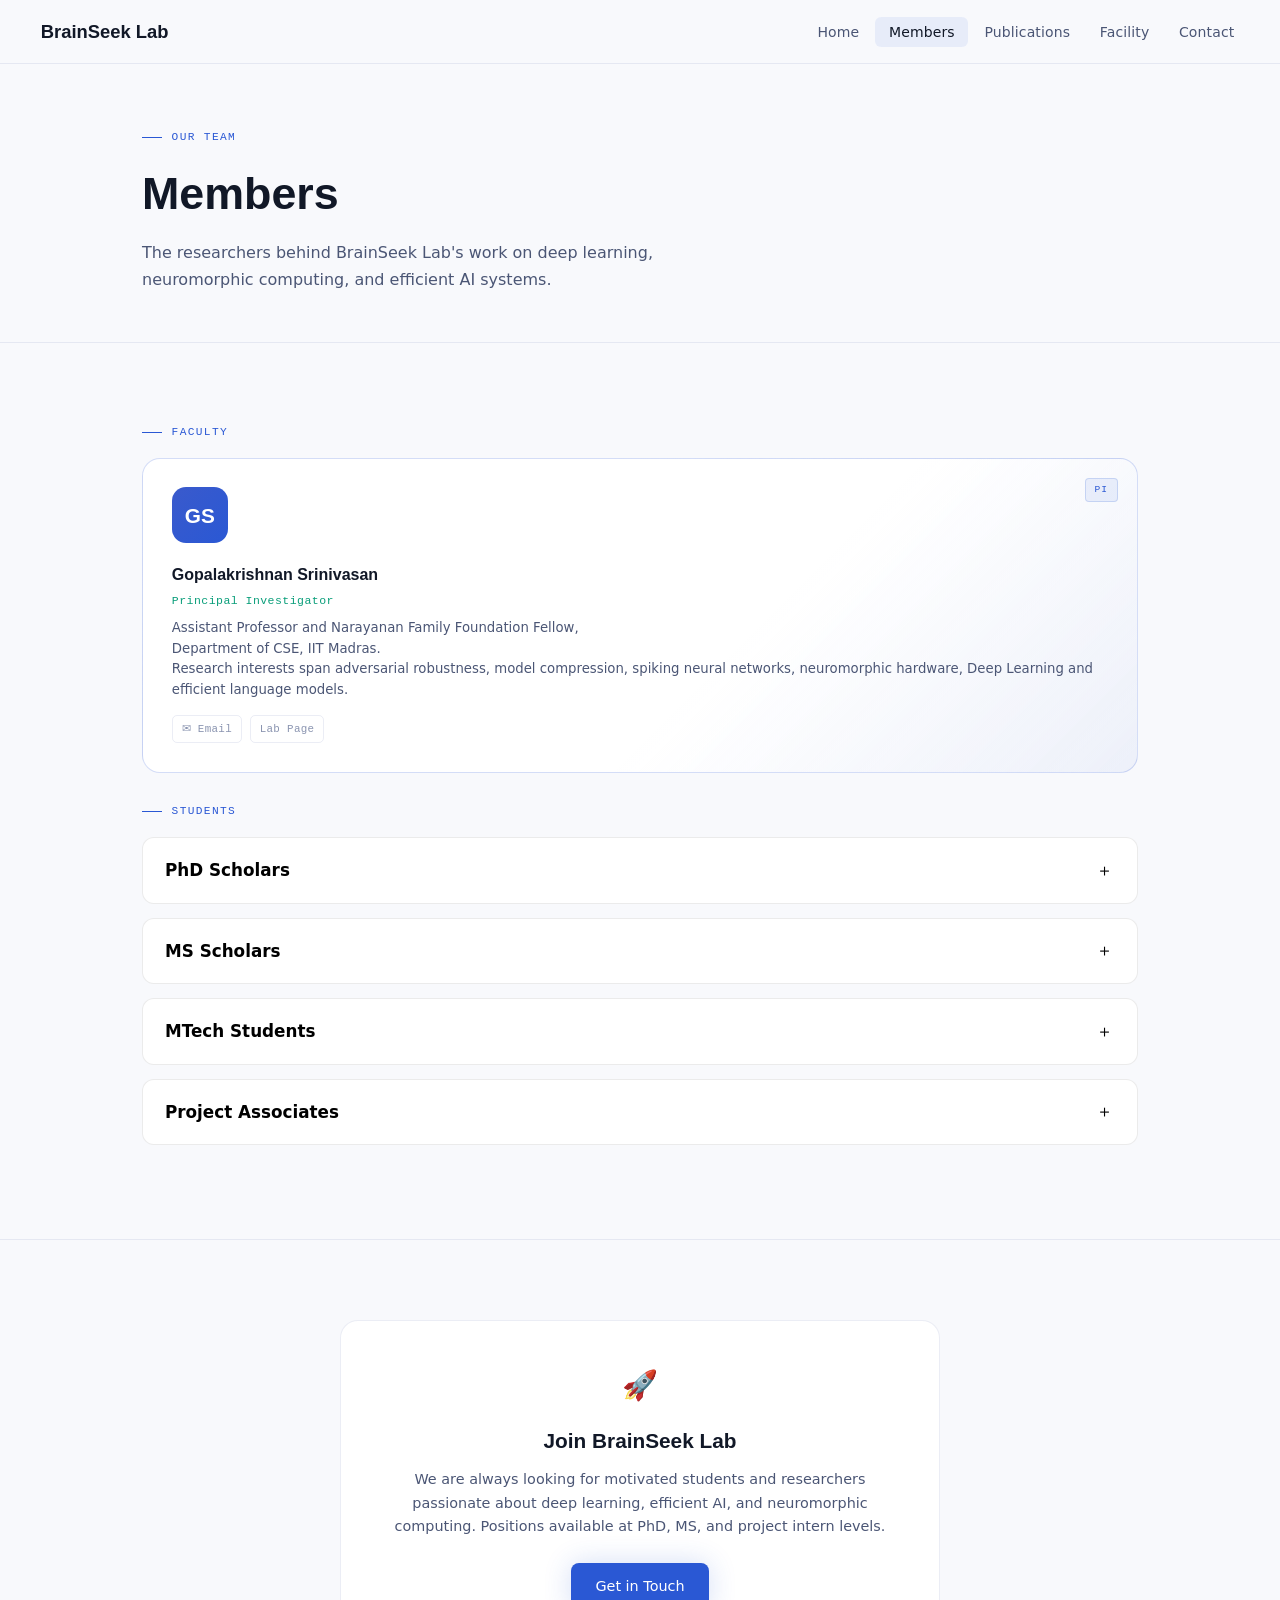
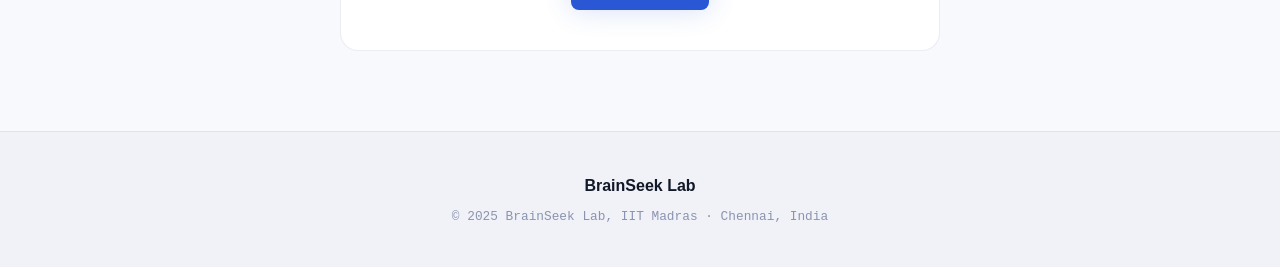
==== index.html @ 59b9146b "Mobile view fix" ====
<!DOCTYPE html>
<html lang="en">
<head>
  <link rel="stylesheet" href="style.css">
  <meta charset="UTF-8">
  <meta name="viewport" content="width=device-width, initial-scale=1.0">
  <title>Members | BrainSeek Lab</title>

  <style>
    /* --- Accordion styles for member categories --- */
    .accordion {
      max-width: 1000px;
      margin: 0 auto;
    }

    .accordion-item {
      border: 1px solid rgba(0,0,0,0.08);
      border-radius: 12px;
      margin-bottom: 14px;
      overflow: hidden;
      background: var(--card-bg, #fff);
    }

    .accordion-header {
      display: flex;
      align-items: center;
      justify-content: space-between;
      width: 100%;
      padding: 18px 22px;
      background: none;
      border: none;
      cursor: pointer;
      font: inherit;
      text-align: left;
    }

    .accordion-header:hover {
      background: rgba(0,0,0,0.02);
    }

    .accordion-title-group {
      display: flex;
      align-items: center;
      gap: 12px;
    }

    .accordion-title {
      font-size: 1.05rem;
      font-weight: 600;
      margin: 0;
    }

    .accordion-count {
      font-size: 0.8rem;
      font-weight: 500;
      padding: 2px 10px;
      border-radius: 999px;
      background: rgba(0,0,0,0.06);
      color: inherit;
    }

    .accordion-icon {
      display: inline-flex;
      align-items: center;
      justify-content: center;
      width: 22px;
      height: 22px;
      flex-shrink: 0;
      transition: transform 0.25s ease;
    }

    .accordion-item.open .accordion-icon {
      transform: rotate(45deg);
    }

    .accordion-panel {
      max-height: 0;
      overflow: hidden;
      transition: max-height 0.3s ease;
    }

    .accordion-item.open .accordion-panel {
      max-height: 2000px;
    }

    .accordion-panel-inner {
      padding: 4px 22px 24px 22px;
      display: grid;
      grid-template-columns: repeat(auto-fill, minmax(230px, 1fr));
      gap: 18px;
    }

    .accordion-empty {
      padding: 4px 22px 24px 22px;
      font-size: 0.92rem;
      opacity: 0.65;
      font-style: italic;
    }
  </style>
</head>
<body>

<nav>
  <a class="nav-brand" href="index.html">
    <span></span>BrainSeek Lab
  </a>
  <button class="nav-toggle" aria-label="Toggle menu" aria-expanded="false">
    <span></span><span></span><span></span>
  </button>
  <ul class="nav-links">
    <li><a href="index.html">Home</a></li>
    <li><a href="members.html" class="active">Members</a></li>
    <li><a href="publications.html">Publications</a></li>
    <li><a href="facility.html">Facility</a></li>
    <li><a href="contact.html">Contact</a></li>
  </ul>
</nav>

<div class="page">

  <div class="hero-sm">
    <div class="section-label section-label-sm">Our Team</div>
    <h1>Members</h1>
    <p>The researchers behind BrainSeek Lab's work on deep learning, neuromorphic computing, and efficient AI systems.</p>
  </div>

  <hr class="sep">

  <div class="section">

    <!-- FACULTY — centred -->
    <div class="section-label section-label-md">Faculty</div>
    <div class="faculty-wrap">
      <div class="member-card pi">
        <div class="pi-badge">PI</div>
        <div class="member-avatar">GS</div>
        <div class="member-name">Gopalakrishnan Srinivasan</div>
        <div class="member-role">Principal Investigator</div>
        <div class="member-desc">
          Assistant Professor and Narayanan Family Foundation Fellow, <br> Department of CSE, IIT Madras.
          <br>Research interests span adversarial robustness, model compression, spiking neural networks,
          neuromorphic hardware, Deep Learning and efficient language models.
        </div>
        <div class="member-links">
          <a class="member-link" href="mailto:sgopal@cse.iitm.ac.in">✉ Email</a>
          <a class="member-link" href="contact.html">Lab Page</a>
        </div>
      </div>
    </div>

    <!-- STUDENTS — expandable accordion by category -->
     <br>
    <div class="section-label section-label-md">Students</div>

    <div class="accordion" id="members-accordion">

      <!-- PhD Scholars -->
      <div class="accordion-item">
        <button class="accordion-header" type="button">
          <div class="accordion-title-group">
            <h3 class="accordion-title">PhD Scholars</h3>
          </div>
          <span class="accordion-icon">＋</span>
        </button>
        <div class="accordion-panel">
          <div class="accordion-panel-inner">

            <div class="member-card">
              <div class="member-avatar teal">Ay</div>
              <div class="member-name">Ayush</div>
              <div class="member-role">PhD Student</div>
              <div class="member-desc">
                Biologically informed SNN models, drawing on computational neuroscience principles to guide neuromorphic network design.
              </div>
              <div class="member-links">
                <span class="badge badge-teal badge-sm">SNN · Bio-Inspired</span>
              </div>
            </div>

          </div>
        </div>
      </div>

      <!-- MS Scholars -->
      <div class="accordion-item">
        <button class="accordion-header" type="button">
          <div class="accordion-title-group">
            <h3 class="accordion-title">MS Scholars</h3>
          </div>
          <span class="accordion-icon">＋</span>
        </button>
        <div class="accordion-panel">
          <div class="accordion-panel-inner">
 
            <div class="member-card">
              <div class="member-avatar purple">RR</div>
              <div class="member-name">Rajshekhar Rakshit</div>
              <div class="member-role">MS Student</div>
              <div class="member-desc">
                Works on model quantization and SNN optimization.
              </div>
              <div class="member-links">
                <span class="badge badge-blue badge-sm">Quantization · SNN</span>
              </div>
            </div>
 
            <div class="member-card">
              <div class="member-avatar pink">Ra</div>
              <div class="member-name">Rakshitha Kalkura</div>
              <div class="member-role">MS Student</div>
              <div class="member-desc">
                Works on robustness and adversarial attacks in SNNs, along with SNN optimization.
              </div>
              <div class="member-links">
                <span class="badge badge-green badge-sm">Robstness SNN</span>
              </div>
            </div>
 
            <div class="member-card">
              <div class="member-avatar pink">Ra</div>
              <div class="member-name">Nupur Mishra</div>
              <div class="member-role">MS Student</div>
              <div class="member-desc">
                Works on regularization of SNNs.
              </div>
              <div class="member-links">
                <span class="badge badge-amber badge-sm">Regularization SNN</span>
              </div>
            </div>
 
            <div class="member-card">
              <div class="member-avatar pink">Ra</div>
              <div class="member-name">Aman Pandey</div>
              <div class="member-role">MS Student</div>
              <div class="member-desc">
                Works on using SNNs for hardware optimization.
              </div>
              <div class="member-links">
                <span class="badge badge-purple badge-sm">Hardware SNN</span>
              </div>
            </div>
 
            <div class="member-card">
              <div class="member-avatar pink">Di</div>
              <div class="member-name">Dinakaran</div>
              <div class="member-role">MS Student</div>
              <div class="member-desc">
                To be done
              </div>
              <div class="member-links">
                <span class="badge badge-red badge-sm">--</span>
              </div>
            </div>
 
          </div>
        </div>
      </div>

      <!-- MTech Students -->
      <div class="accordion-item">
        <button class="accordion-header" type="button">
          <div class="accordion-title-group">
            <h3 class="accordion-title">MTech Students</h3>
          </div>
          <span class="accordion-icon">＋</span>
        </button>
        <div class="accordion-panel">
          <div class="accordion-panel-inner">
 
            <div class="member-card">
              <div class="member-avatar amber">SV</div>
              <div class="member-name">Sankar Vinayak</div>
              <div class="member-role">MTech Student | Graduated</div>
              <div class="member-desc">
                Worked on energy models.
              </div>
              <div class="member-links">
                <span class="badge badge-amber badge-sm">Energy Models</span>
              </div>
            </div>
 
            <div class="member-card">
              <div class="member-avatar teal">Ra</div>
              <div class="member-name">Ramkumar</div>
              <div class="member-role">MTech Student | Graduated</div>
              <div class="member-desc">
                Worked on increasing spike sparsity.
              </div>
              <div class="member-links">
                <span class="badge badge-teal badge-sm">Spike Sparsity</span>
              </div>
            </div>
 
            <div class="member-card">
              <div class="member-avatar purple">Pr</div>
              <div class="member-name">Priyanshiu</div>
              <div class="member-role">MTech Student | Graduated</div>
              <div class="member-desc">
                Worked on improvement of TET.
              </div>
              <div class="member-links">
                <span class="badge badge-purple badge-sm">TET</span>
              </div>
            </div>
 
          </div>
        </div>
      </div>

      <!-- Project Associates -->
      <div class="accordion-item">
        <button class="accordion-header" type="button">
          <div class="accordion-title-group">
            <h3 class="accordion-title">Project Associates</h3>            
          </div>
          <span class="accordion-icon">＋</span>
        </button>
        <div class="accordion-panel">
          <div class="member-card">
            <div class="member-avatar purple">DG</div>
            <div class="member-name">Dev Gokul</div>
            <div class="member-role">Project Associate</div>
            <div class="member-desc">
              Researching neuromorphic hardware design and architecture for efficient spiking neural network acceleration.
            </div>
            <div class="member-links">
              <span class="badge badge-blue badge-sm">Neuromorphic Hardware</span>
            </div>
          </div>
          
        </div>
      </div>

    </div>

  </div>

  <!-- JOIN US -->
  <hr class="sep">
  <div class="section">
    <div class="join-card">
      <div class="join-icon">🚀</div>
      <h3 class="join-title">Join BrainSeek Lab</h3>
      <p class="join-desc">
        We are always looking for motivated students and researchers passionate about deep learning, efficient AI, and neuromorphic computing. Positions available at PhD, MS, and project intern levels.
      </p>
      <a class="btn btn-primary" href="contact.html">Get in Touch</a>
    </div>
  </div>

</div>

<footer>
  <div class="footer-brand">BrainSeek Lab</div>
  <div class="footer-copy">© 2025 BrainSeek Lab, IIT Madras · Chennai, India</div>
</footer>

<script>
  document.querySelectorAll('#members-accordion .accordion-header').forEach(function (header) {
    header.addEventListener('click', function () {
      header.closest('.accordion-item').classList.toggle('open');
    });
  });
</script>

<script src="Nav.js"></script>
</body>
</html>
---- style.css ----
/* System font stacks — no external dependency, no compression artifacts */

/* ─── RESET & TOKENS ─────────────────────────────────────────────── */
*, *::before, *::after { box-sizing: border-box; margin: 0; padding: 0; }

:root {
  --bg:        #f8f9fc;
  --bg-2:      #f0f2f7;
  --bg-3:      #e8ecf5;
  --surface:   #ffffff;
  --surface-2: #f3f5fb;
  --border:    rgba(60,80,160,.1);
  --border-2:  rgba(60,80,160,.2);

  --blue:      #2a58d4;
  --blue-dim:  #3a5acc;
  --teal:      #0a9e7a;
  --amber:     #c47a00;
  --red-dim:   #d94f4f;

  --text:      #111827;
  --text-muted:#4b5675;
  --text-faint:#8a94b0;

  --radius:    10px;
  --radius-lg: 18px;
  --font-head: 'Trebuchet MS', 'Gill Sans MT', Calibri, 'Segoe UI', sans-serif;
  --font-body: 'Segoe UI', system-ui, -apple-system, BlinkMacSystemFont, 'Helvetica Neue', Arial, sans-serif;
  --font-mono: 'Cascadia Code', Consolas, 'SF Mono', 'Fira Code', 'Courier New', monospace;
  --max-w:     1060px;
  --nav-h:     64px;
}

html { scroll-behavior: smooth; }

body {
  font-family: var(--font-body);
  background: var(--bg);
  color: var(--text);
  line-height: 1.7;
  font-size: 17px;
  -webkit-font-smoothing: antialiased;
  overflow-x: hidden;
}

/* ─── NOISE TEXTURE OVERLAY ──────────────────────────────────────── */
/* removed for light theme */

/* ─── NAV ─────────────────────────────────────────────────────────── */
nav {
  position: fixed; top: 0; left: 0; right: 0;
  height: var(--nav-h);
  background: rgba(248,249,252,.92);
  backdrop-filter: blur(20px) saturate(1.4);
  border-bottom: 1px solid var(--border);
  display: flex; align-items: center;
  padding: 0 2rem;
  z-index: 100;
  gap: 0;
}

.nav-brand {
  font-family: var(--font-head);
  font-size: 1.15rem;
  font-weight: 800;
  letter-spacing: 0em;
  color: var(--text);
  text-decoration: none;
  display: flex; align-items: center; gap: .55rem;
  flex-shrink: 0;
}

.nav-brand .dot {
  width: 8px; height: 8px;
  border-radius: 50%;
  background: var(--teal);
  box-shadow: 0 0 10px rgba(10,158,122,.5);
  animation: pulse-dot 2.5s ease-in-out infinite;
}

@keyframes pulse-dot {
  0%,100% { opacity: 1; box-shadow: 0 0 10px rgba(10,158,122,.5); }
  50%      { opacity: .5; box-shadow: 0 0 4px rgba(10,158,122,.3); }
}

.nav-links {
  display: flex; align-items: center; gap: .15rem;
  margin-left: auto;
  list-style: none;
}

.nav-links a {
  color: var(--text-muted);
  text-decoration: none;
  font-size: .875rem;
  font-weight: 500;
  padding: .45rem .85rem;
  border-radius: 6px;
  transition: color .2s, background .2s;
  letter-spacing: .01em;
}

.nav-links a:hover, .nav-links a.active {
  color: var(--text);
  background: rgba(42,88,212,.08);
}

/* ─── NAV TOGGLE (mobile hamburger) ──────────────────────────────── */
.nav-toggle {
  display: none;
  flex-direction: column;
  justify-content: center;
  align-items: center;
  gap: 5px;
  width: 36px; height: 36px;
  background: transparent;
  border: none;
  cursor: pointer;
  margin-left: auto;
  padding: 0;
  flex-shrink: 0;
  z-index: 101;
}

.nav-toggle span {
  display: block;
  width: 21px;
  height: 2px;
  background: var(--text);
  border-radius: 2px;
  transition: transform .25s ease, opacity .25s ease;
}

nav.nav-open .nav-toggle span:nth-child(1) { transform: translateY(7px) rotate(45deg); }
nav.nav-open .nav-toggle span:nth-child(2) { opacity: 0; }
nav.nav-open .nav-toggle span:nth-child(3) { transform: translateY(-7px) rotate(-45deg); }

/* ─── PAGE WRAPPER ────────────────────────────────────────────────── */
.page {
  position: relative; z-index: 1;
  padding-top: var(--nav-h);
  min-height: 100vh;
}

/* ─── HERO ────────────────────────────────────────────────────────── */
.hero {
  position: relative;
  padding: 6rem 2rem 5rem;
  text-align: center;
  overflow: hidden;
}

.hero-bg {
  position: absolute; inset: 0;
  background:
    radial-gradient(ellipse 70% 55% at 50% 20%, rgba(42,88,212,.07) 0%, transparent 70%),
    radial-gradient(ellipse 40% 30% at 80% 80%, rgba(10,158,122,.05) 0%, transparent 60%),
    radial-gradient(ellipse 35% 25% at 10% 60%, rgba(196,122,0,.04) 0%, transparent 60%);
  pointer-events: none;
}

/* animated grid */
.hero-grid {
  position: absolute; inset: 0;
  background-image:
    linear-gradient(rgba(42,88,212,.04) 1px, transparent 1px),
    linear-gradient(90deg, rgba(42,88,212,.04) 1px, transparent 1px);
  background-size: 48px 48px;
  mask-image: radial-gradient(ellipse 80% 60% at 50% 50%, black, transparent);
  pointer-events: none;
}

.hero-tag {
  display: inline-flex; align-items: center; gap: .5rem;
  font-family: var(--font-mono);
  font-size: .72rem;
  color: var(--teal);
  background: rgba(10,158,122,.08);
  border: 1px solid rgba(10,158,122,.2);
  border-radius: 99px;
  padding: .3rem .85rem;
  margin-bottom: 1.6rem;
  letter-spacing: .06em;
  text-transform: uppercase;
}

.hero h1 {
  font-family: var(--font-head);
  font-size: clamp(2.6rem, 6vw, 4.5rem);
  font-weight: 800;
  line-height: 1.08;
  letter-spacing: 0em;
  max-width: 820px;
  margin: 0 auto 1.2rem;
  color: var(--text);
}

.hero h1 em {
  font-style: normal;
  background: linear-gradient(135deg, var(--blue) 0%, var(--teal) 100%);
  -webkit-background-clip: text;
  -webkit-text-fill-color: transparent;
  background-clip: text;
}

.hero-sub {
  font-size: 1.1rem;
  color: var(--text-muted);
  max-width: 600px;
  margin: 0 auto 2.5rem;
  font-weight: 300;
  line-height: 1.75;
}

.hero-actions {
  display: flex; gap: 1rem; justify-content: center; flex-wrap: wrap;
}

.btn {
  display: inline-flex; align-items: center; gap: .5rem;
  padding: .7rem 1.5rem;
  border-radius: 8px;
  font-family: var(--font-body);
  font-size: .9rem;
  font-weight: 500;
  text-decoration: none;
  transition: all .2s;
  cursor: pointer;
  border: none;
}

.btn-primary {
  background: var(--blue);
  color: #fff;
  box-shadow: 0 0 28px rgba(42,88,212,.2);
}
.btn-primary:hover {
  background: #7aa2ff;
  box-shadow: 0 0 36px rgba(42,88,212,.35);
  transform: translateY(-1px);
}

.btn-ghost {
  background: transparent;
  color: var(--text-muted);
  border: 1px solid var(--border-2);
}
.btn-ghost:hover {
  color: var(--text);
  border-color: rgba(99,140,255,.4);
  background: rgba(42,88,212,.06);
  transform: translateY(-1px);
}

/* ─── SECTION STRUCTURE ───────────────────────────────────────────── */
.section {
  padding: 5rem 2rem;
  max-width: var(--max-w);
  margin: 0 auto;
}

.section-label {
  font-family: var(--font-mono);
  font-size: .7rem;
  text-transform: uppercase;
  letter-spacing: .12em;
  color: var(--blue);
  margin-bottom: .75rem;
  display: flex; align-items: center; gap: .6rem;
}
.section-label::before {
  content: '';
  width: 20px; height: 1px;
  background: var(--blue);
}

.section-title {
  font-family: var(--font-head);
  font-size: clamp(1.6rem, 3vw, 2.2rem);
  font-weight: 700;
  letter-spacing: -.005em;
  color: var(--text);
  margin-bottom: .6rem;
  line-height: 1.2;
}

.section-sub {
  font-size: .95rem;
  color: var(--text-muted);
  max-width: 520px;
  line-height: 1.7;
  margin-bottom: 2.5rem;
  font-weight: 300;
}

/* divider */
hr.divider {
  border: none;
  border-top: 1px solid var(--border);
  margin: 0;
}

/* ─── RESEARCH AREAS ──────────────────────────────────────────────── */
.research-grid {
  display: grid;
  grid-template-columns: repeat(auto-fill, minmax(240px, 1fr));
  gap: 1rem;
}

.research-card {
  background: var(--surface);
  border: 1px solid var(--border);
  border-radius: var(--radius-lg);
  padding: 1.6rem;
  transition: border-color .25s, transform .25s, box-shadow .25s;
  position: relative;
  overflow: hidden;
}

.research-card::before {
  content: '';
  position: absolute; inset: 0;
  background: radial-gradient(ellipse 80% 60% at 50% 0%, rgba(42,88,212,.05), transparent);
  opacity: 0;
  transition: opacity .3s;
}

.research-card:hover {
  border-color: var(--border-2);
  transform: translateY(-3px);
  box-shadow: 0 12px 40px rgba(0,0,0,.1);
}
.research-card:hover::before { opacity: 1; }

.rc-icon {
  font-size: 1.8rem;
  margin-bottom: 1rem;
  display: block;
}

.rc-title {
  font-family: var(--font-head);
  font-size: 1rem;
  font-weight: 700;
  color: var(--text);
  margin-bottom: .4rem;
}

.rc-desc {
  font-size: .84rem;
  color: var(--text-muted);
  line-height: 1.6;
}

/* ─── PUBLICATIONS ────────────────────────────────────────────────── */
.pub-list {
  display: flex; flex-direction: column; gap: 1rem;
}

.pub-card {
  background: var(--surface);
  border: 1px solid var(--border);
  border-radius: var(--radius-lg);
  padding: 1.6rem 1.8rem;
  display: flex; align-items: flex-start; gap: 1.4rem;
  transition: border-color .2s, box-shadow .2s;
  text-decoration: none;
  color: inherit;
}

.pub-card:hover {
  border-color: var(--border-2);
  box-shadow: 0 8px 32px rgba(0,0,0,.35);
}

.pub-year {
  font-family: var(--font-mono);
  font-size: .72rem;
  color: var(--text-faint);
  min-width: 36px;
  padding-top: .2rem;
  letter-spacing: .04em;
}

.pub-body { flex: 1; }

.pub-badges {
  display: flex; flex-wrap: wrap; gap: .4rem;
  margin-bottom: .6rem;
}

.badge {
  font-family: var(--font-mono);
  font-size: .65rem;
  letter-spacing: .06em;
  text-transform: uppercase;
  padding: .2rem .6rem;
  border-radius: 4px;
  font-weight: 500;
}

.badge-blue   { background: rgba(42,88,212,.08); color: var(--blue); border: 1px solid rgba(42,88,212,.18); }
.badge-teal   { background: rgba(10,158,122,.08);  color: var(--teal); border: 1px solid rgba(10,158,122,.2); }
.badge-amber  { background: rgba(196,122,0,.08);  color: var(--amber); border: 1px solid rgba(196,122,0,.2); }
.badge-green { background: rgba(26,157,92,.08); color: #1a9d5c; border: 1px solid rgba(26,157,92,.2);}

.badge-purple {
  background: rgba(139,63,217,.08);
  color: #8b3fd9;
  border: 1px solid rgba(139,63,217,.2);
}

.badge-red {
  background: rgba(217,79,79,.08);
  color: var(--red-dim);
  border: 1px solid rgba(217,79,79,.2);
}

.badge-cyan {
  background: rgba(8,145,178,.08);
  color: #0891b2;
  border: 1px}
.pub-title {
  font-family: var(--font-head);
  font-size: 1.02rem;
  font-weight: 700;
  color: var(--text);
  margin-bottom: .3rem;
  line-height: 1.35;
}

.pub-desc {
  font-size: .84rem;
  color: var(--text-muted);
  line-height: 1.55;
  margin-bottom: .7rem;
}

.pub-link {
  font-family: var(--font-mono);
  font-size: .72rem;
  color: var(--blue);
  text-decoration: none;
  letter-spacing: .04em;
  display: inline-flex; align-items: center; gap: .3rem;
}
.pub-link:hover { text-decoration: underline; }
.pub-link::after { content: '↗'; }

/* ─── MEMBERS ─────────────────────────────────────────────────────── */
.members-grid {
  display: grid;
  grid-template-columns: repeat(auto-fill, minmax(260px, 1fr));
  gap: 1rem;
}

.member-card {
  background: var(--surface);
  border: 1px solid var(--border);
  border-radius: var(--radius-lg);
  padding: 1.8rem;
  transition: border-color .2s, box-shadow .2s, transform .2s;
  position: relative;
}

.member-card:hover {
  border-color: var(--border-2);
  box-shadow: 0 8px 32px rgba(0,0,0,.1);
  transform: translateY(-2px);
}

.member-card.pi {
  background: linear-gradient(135deg, var(--surface) 60%, rgba(42,88,212,.05));
  border-color: rgba(42,88,212,.2);
}

.member-avatar {
  width: 56px; height: 56px;
  border-radius: 14px;
  background: linear-gradient(135deg, var(--blue-dim), var(--blue));
  display: flex; align-items: center; justify-content: center;
  font-family: var(--font-head);
  font-size: 1.3rem;
  font-weight: 800;
  color: #fff;
  margin-bottom: 1.1rem;
  letter-spacing: 0em;
}

.member-avatar.teal  { background: linear-gradient(135deg, #0a7a5a, var(--teal)); }
.member-avatar.amber { background: linear-gradient(135deg, #7a4a00, var(--amber)); }
.member-avatar.pink  { background: linear-gradient(135deg, #7a1a4a, #f06292); }

.pi-badge {
  position: absolute; top: 1.2rem; right: 1.2rem;
  font-family: var(--font-mono);
  font-size: .6rem;
  letter-spacing: .1em;
  text-transform: uppercase;
  color: var(--blue);
  background: rgba(42,88,212,.08);
  border: 1px solid rgba(42,88,212,.18);
  padding: .2rem .55rem;
  border-radius: 4px;
}

.member-name {
  font-family: var(--font-head);
  font-size: 1rem;
  font-weight: 700;
  color: var(--text);
  margin-bottom: .15rem;
}

.member-role {
  font-family: var(--font-mono);
  font-size: .72rem;
  color: var(--teal);
  letter-spacing: .04em;
  margin-bottom: .5rem;
}

.member-desc {
  font-size: .83rem;
  color: var(--text-muted);
  line-height: 1.55;
}

.member-links { margin-top: .9rem; display: flex; gap: .5rem; }
.member-link {
  font-family: var(--font-mono);
  font-size: .68rem;
  color: var(--text-faint);
  text-decoration: none;
  padding: .25rem .55rem;
  border: 1px solid var(--border);
  border-radius: 5px;
  transition: color .2s, border-color .2s;
  letter-spacing: .03em;
}
.member-link:hover { color: var(--blue); border-color: rgba(99,140,255,.3); }

/* ─── FACILITY ────────────────────────────────────────────────────── */
.facility-grid {
  display: grid;
  grid-template-columns: repeat(auto-fill, minmax(280px, 1fr));
  gap: 1rem;
}

.facility-card {
  background: var(--surface);
  border: 1px solid var(--border);
  border-radius: var(--radius-lg);
  padding: 1.6rem;
}

.fac-header {
  display: flex; align-items: center; gap: .75rem;
  margin-bottom: 1rem;
}

.fac-icon {
  width: 40px; height: 40px;
  border-radius: 10px;
  background: rgba(42,88,212,.07);
  border: 1px solid rgba(42,88,212,.14);
  display: flex; align-items: center; justify-content: center;
  font-size: 1.1rem;
}

.fac-name {
  font-family: var(--font-head);
  font-size: 1rem;
  font-weight: 700;
  color: var(--text);
}

.fac-spec {
  font-family: var(--font-mono);
  font-size: .78rem;
  color: var(--teal);
  padding: .5rem .9rem;
  background: rgba(10,158,122,.06);
  border: 1px solid rgba(10,158,122,.14);
  border-radius: 7px;
  margin-bottom: .5rem;
}

.fac-note {
  font-size: .82rem;
  color: var(--text-faint);
}

/* ─── CONTACT ─────────────────────────────────────────────────────── */
.contact-wrap {
  display: grid;
  grid-template-columns: 1fr 1fr;
  gap: 1.5rem;
}

.contact-card {
  background: var(--surface);
  border: 1px solid var(--border);
  border-radius: var(--radius-lg);
  padding: 2rem;
}

.contact-card h3 {
  font-family: var(--font-head);
  font-size: 1rem;
  font-weight: 700;
  margin-bottom: 1rem;
  color: var(--text);
}

.contact-item {
  display: flex; align-items: flex-start; gap: .75rem;
  margin-bottom: .9rem;
}

.ci-icon {
  font-size: 1rem;
  min-width: 22px;
  color: var(--blue);
  padding-top: .1rem;
}

.ci-text { font-size: .88rem; color: var(--text-muted); line-height: 1.5; }
.ci-text a { color: var(--blue); text-decoration: none; }
.ci-text a:hover { text-decoration: underline; }

/* ─── FOOTER ──────────────────────────────────────────────────────── */
footer {
  background: var(--bg-2);
  border-top: 1px solid var(--border);
  padding: 2.5rem 2rem;
  text-align: center;
  position: relative; z-index: 1;
}

.footer-brand {
  font-family: var(--font-head);
  font-size: 1rem;
  font-weight: 800;
  color: var(--text);
  margin-bottom: .4rem;
}

.footer-copy {
  font-size: .8rem;
  color: var(--text-faint);
  font-family: var(--font-mono);
}

/* ─── STAT ROW ────────────────────────────────────────────────────── */
.stats-row {
  display: flex;
  gap: 0;
  border: 1px solid var(--border);
  border-radius: var(--radius-lg);
  overflow: hidden;
  margin-bottom: 4rem;
}

.stat-item {
  flex: 1;
  padding: 1.6rem;
  text-align: center;
  border-right: 1px solid var(--border);
  background: var(--surface);
}
.stat-item:last-child { border-right: none; }

.stat-num {
  font-family: var(--font-head);
  font-size: 2rem;
  font-weight: 800;
  color: var(--text);
  letter-spacing: 0em;
  display: block;
}
.stat-num em {
  font-style: normal;
  color: var(--teal);
}

.stat-label {
  font-size: .78rem;
  color: var(--text-faint);
  margin-top: .2rem;
  font-family: var(--font-mono);
  letter-spacing: .04em;
  text-transform: uppercase;
}

/* ─── RESPONSIVE ──────────────────────────────────────────────────── */
@media (max-width: 700px) {
  nav { padding: 0 1rem; }
  .hero { padding: 4rem 1.2rem 3rem; }
  .section { padding: 3.5rem 1.2rem; }
  .contact-wrap { grid-template-columns: 1fr; }
  .stats-row { flex-direction: column; }
  .stat-item { border-right: none; border-bottom: 1px solid var(--border); }
  .stat-item:last-child { border-bottom: none; }
}

/* ─── RESPONSIVE NAV (hamburger menu) ────────────────────────────── */
@media (max-width: 780px) {
  nav { padding: 0 1rem; }

  .nav-toggle { display: flex; }

  .nav-links {
    position: fixed;
    top: var(--nav-h);
    left: 0; right: 0;
    margin-left: 0;
    flex-direction: column;
    align-items: stretch;
    gap: 0;
    background: rgba(248,249,252,.98);
    backdrop-filter: blur(20px) saturate(1.4);
    border-bottom: 1px solid var(--border);
    max-height: 0;
    overflow: hidden;
    transition: max-height .3s ease;
  }

  nav.nav-open .nav-links {
    max-height: 500px;
    box-shadow: 0 12px 24px rgba(0,0,0,.08);
  }

  .nav-links li { width: 100%; }

  .nav-links a {
    display: block;
    width: 100%;
    padding: 1rem 1.2rem;
    font-size: .95rem;
    border-bottom: 1px solid var(--border);
    border-radius: 0;
  }

  .nav-links li:last-child a { border-bottom: none; }
}

/* ─── PAGE-SPECIFIC HERO VARIANTS ─────────────────────────────────── */
.hero-sm {
  padding: 4rem 2rem 3rem;
  text-align: left;
  max-width: var(--max-w);
  margin: 0 auto;
}
.hero-sm h1 {
  font-family: var(--font-head);
  font-size: clamp(1.8rem, 4vw, 2.8rem);
  font-weight: 800;
  letter-spacing: 0em;
  color: var(--text);
  margin-bottom: .5rem;
}
.hero-sm p {
  font-size: 1rem;
  color: var(--text-muted);
  font-weight: 300;
  max-width: 520px;
}

/* ─── SECTION SEPARATOR ───────────────────────────────────────────── */
.sep {
  border: none;
  height: 1px;
  background: var(--border);
  margin: 0;
}
/* ─── UTILITY CLASSES (formerly inline styles) ──────────────────── */
.pt-0 { padding-top: 0; }
.pb-0 { padding-bottom: 0; }
.text-center { text-align: center; }
.mt-sm { margin-top: .9rem; }
.mt-md { margin-top: 1.5rem; }
.mt-lg { margin-top: 2rem; }

/* PI card on index */
.pi-card {
  background: var(--surface);
  border: 1px solid rgba(42,88,212,.2);
  border-radius: var(--radius-lg);
  padding: 2rem;
  display: flex;
  gap: 1.8rem;
  align-items: flex-start;
  max-width: 700px;
}
.pi-avatar {
  width: 64px; height: 64px;
  border-radius: 16px;
  background: linear-gradient(135deg, var(--blue-dim), var(--blue));
  display: flex; align-items: center; justify-content: center;
  font-family: var(--font-head);
  font-size: 1.5rem;
  font-weight: 800;
  color: #fff;
  flex-shrink: 0;
}
.pi-name {
  font-family: var(--font-head);
  font-size: 1.15rem;
  font-weight: 700;
  color: var(--text);
  margin-bottom: .2rem;
}
.pi-role {
  font-family: var(--font-mono);
  font-size: .72rem;
  color: var(--teal);
  letter-spacing: .04em;
  margin-bottom: .65rem;
}
.pi-dept {
  font-size: .88rem;
  color: var(--text-muted);
  line-height: 1.6;
}

/* Join us card */
.join-card {
  background: var(--surface);
  border: 1px solid var(--border);
  border-radius: var(--radius-lg);
  padding: 2.5rem;
  text-align: center;
  max-width: 600px;
  margin: 0 auto;
}
.join-icon { font-size: 1.8rem; margin-bottom: .8rem; }
.join-title {
  font-family: var(--font-head);
  font-size: 1.3rem;
  font-weight: 700;
  color: var(--text);
  margin-bottom: .6rem;
}
.join-desc {
  font-size: .9rem;
  color: var(--text-muted);
  line-height: 1.65;
  margin-bottom: 1.5rem;
}

/* Mini stats row (facility page) */
.mini-stats {
  margin-top: 2rem;
  background: var(--surface);
  border: 1px solid var(--border);
  border-radius: var(--radius-lg);
  overflow: hidden;
  display: flex;
}
.mini-stat {
  flex: 1;
  text-align: center;
  padding: 1.5rem;
  border-right: 1px solid var(--border);
}
.mini-stat:last-child { border-right: none; }
.mini-stat-num {
  font-family: var(--font-head);
  font-size: 2rem;
  font-weight: 800;
}
.mini-stat-num.blue  { color: var(--blue); }
.mini-stat-num.teal  { color: var(--teal); }
.mini-stat-num.amber { color: var(--amber); }
.mini-stat-num.text  { color: var(--text); }
.mini-stat-label {
  font-family: var(--font-mono);
  font-size: .7rem;
  color: var(--text-faint);
  text-transform: uppercase;
  letter-spacing: .07em;
  margin-top: .25rem;
}

/* Publication meta */
.pub-authors {
  font-size: .8rem;
  color: var(--text-faint);
  margin-bottom: .5rem;
}
.pub-affil { font-size: .8rem; color: var(--text-faint); }
.pub-list-mb { margin-bottom: 3rem; }
.pub-card-static { pointer-events: none; }

/* Contact page */
.interest-list {
  display: flex;
  flex-direction: column;
  gap: .5rem;
  margin-bottom: 1.3rem;
}
.interest-item {
  display: flex;
  align-items: center;
  gap: .6rem;
  font-size: .84rem;
  color: var(--text-muted);
}
.interest-arrow { color: var(--teal); }
.contact-note {
  font-size: .88rem;
  color: var(--text-muted);
  line-height: 1.65;
  margin-bottom: 1.2rem;
}
.contact-disclaimer {
  font-size: .85rem;
  color: var(--text-faint);
  line-height: 1.55;
}

/* Highlight helpers */
.hi-teal { color: var(--teal); }
.hi-text { color: var(--text); display: block; margin-bottom: .1rem; }

/* Section-label spacing variants */
.section-label-sm { margin-bottom: .5rem; }
.section-label-md { margin-bottom: 1rem; }
.section-label-lg { margin-bottom: 1.2rem; }

/* Member avatar colour variants */
.member-avatar.purple { background: linear-gradient(135deg, #4a1a7a, #9b59f0); }

/* Badge size variant */
.badge-sm { font-size: .65rem; padding: .2rem .55rem; }
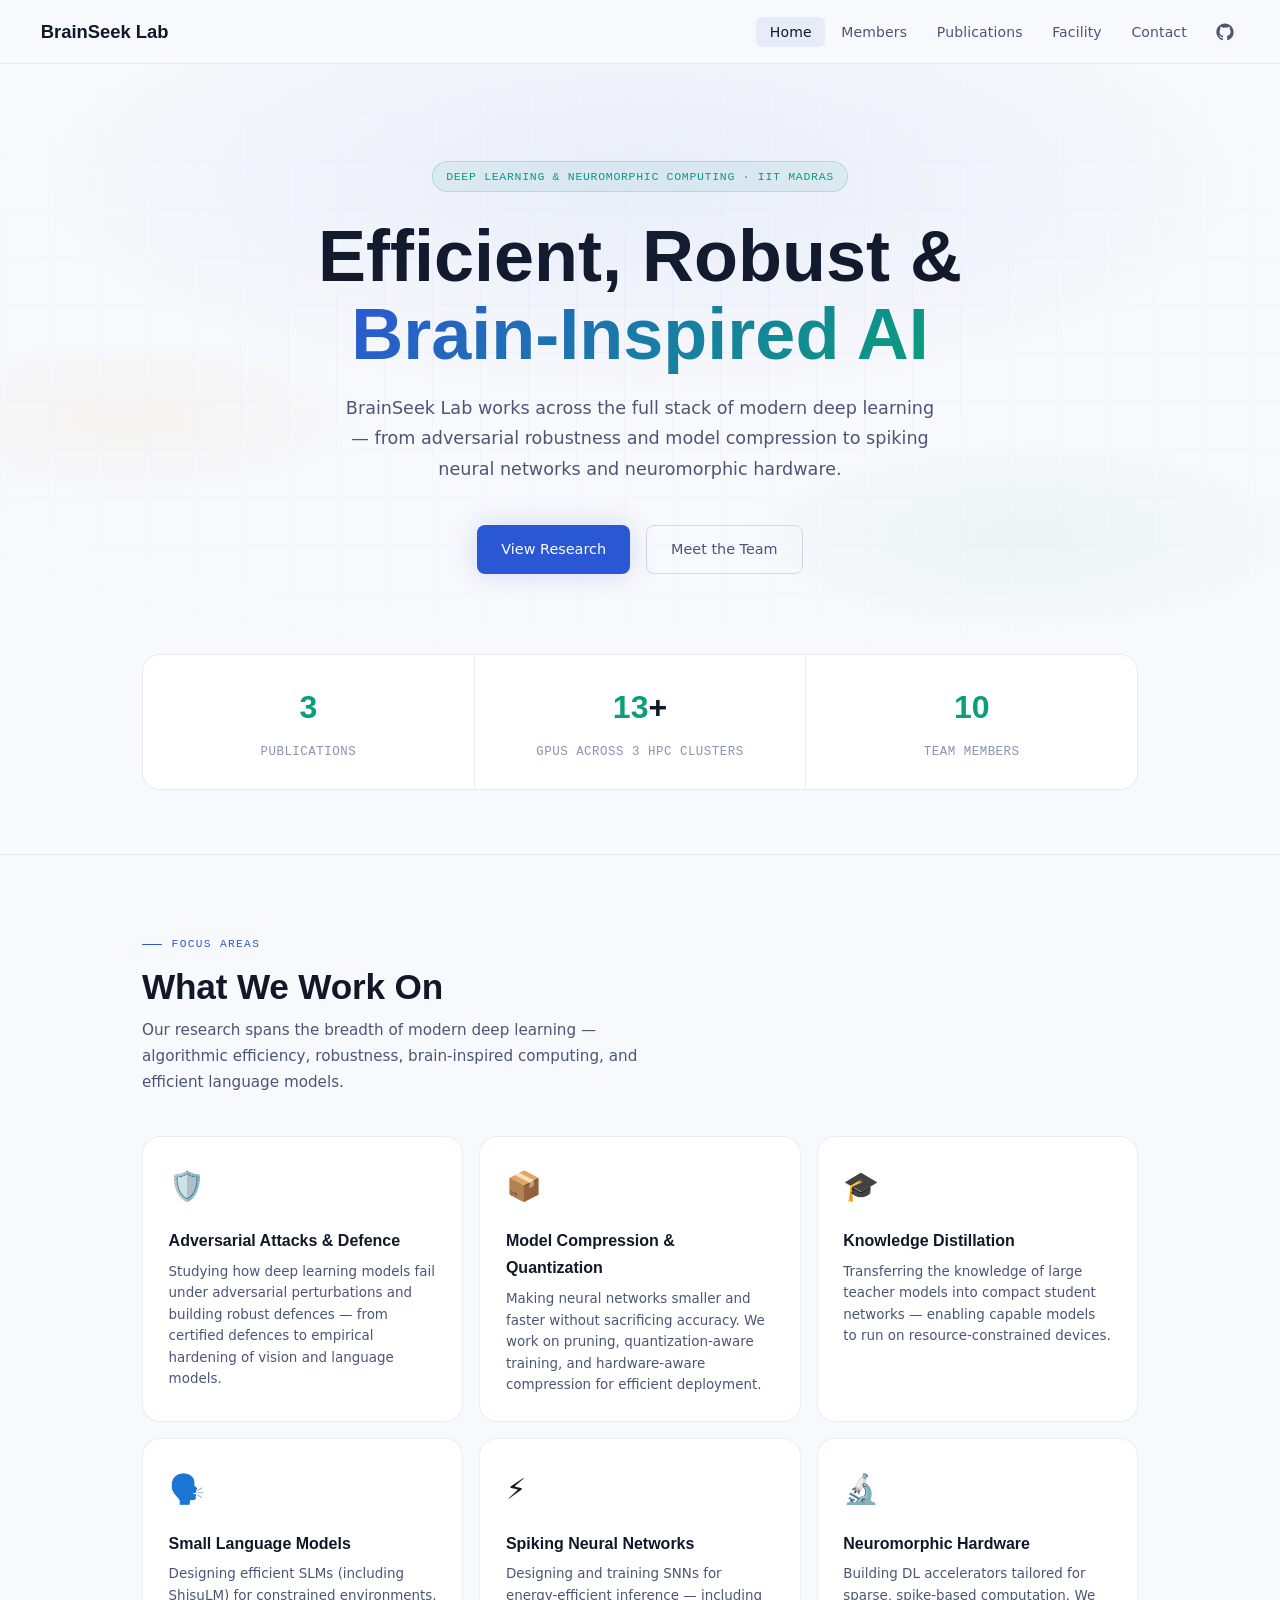
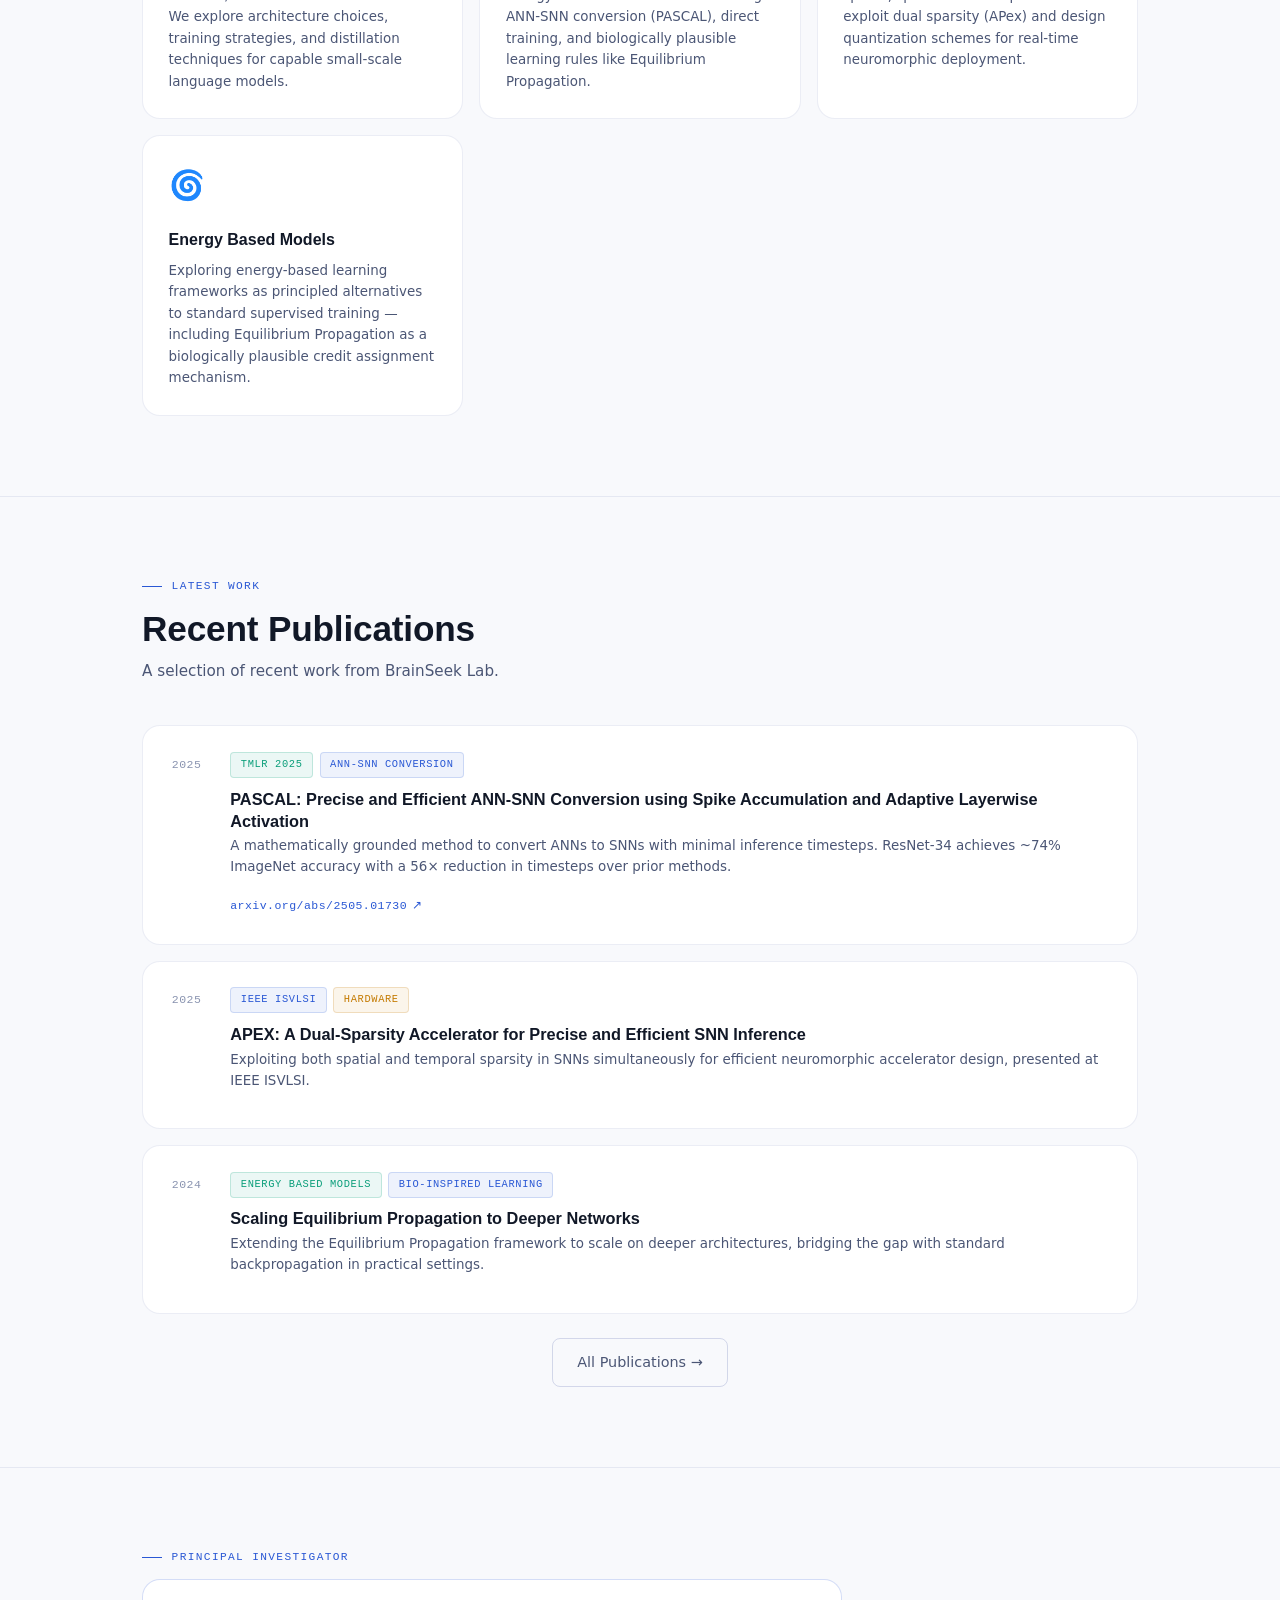
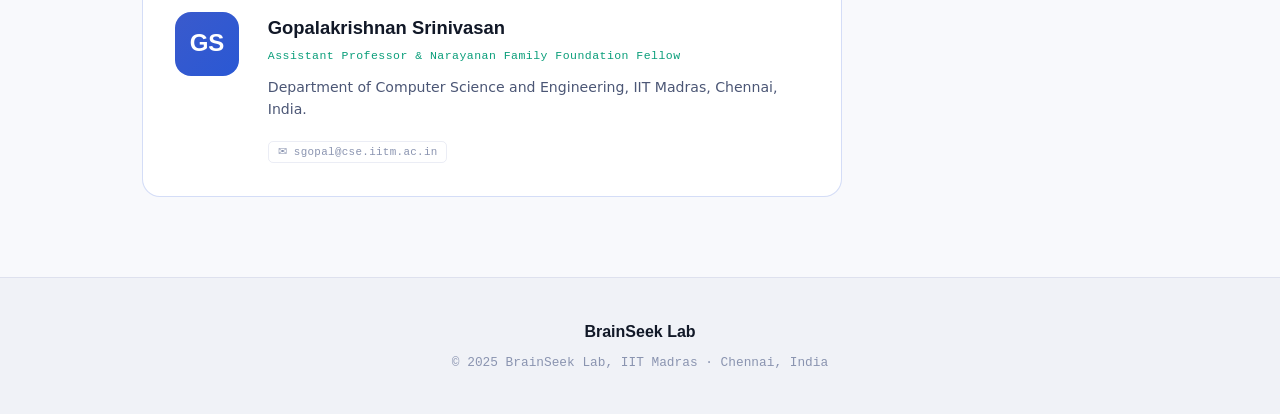
==== commit a98fbbfa: "index page fix" ====
--- a/index.html
+++ b/index.html
@@ -4,347 +4,198 @@
   <link rel="stylesheet" href="style.css">
   <meta charset="UTF-8">
   <meta name="viewport" content="width=device-width, initial-scale=1.0">
-  <title>Members | BrainSeek Lab</title>
-
-  <style>
-    /* --- Accordion styles for member categories --- */
-    .accordion {
-      max-width: 1000px;
-      margin: 0 auto;
-    }
-
-    .accordion-item {
-      border: 1px solid rgba(0,0,0,0.08);
-      border-radius: 12px;
-      margin-bottom: 14px;
-      overflow: hidden;
-      background: var(--card-bg, #fff);
-    }
-
-    .accordion-header {
-      display: flex;
-      align-items: center;
-      justify-content: space-between;
-      width: 100%;
-      padding: 18px 22px;
-      background: none;
-      border: none;
-      cursor: pointer;
-      font: inherit;
-      text-align: left;
-    }
-
-    .accordion-header:hover {
-      background: rgba(0,0,0,0.02);
-    }
-
-    .accordion-title-group {
-      display: flex;
-      align-items: center;
-      gap: 12px;
-    }
-
-    .accordion-title {
-      font-size: 1.05rem;
-      font-weight: 600;
-      margin: 0;
-    }
-
-    .accordion-count {
-      font-size: 0.8rem;
-      font-weight: 500;
-      padding: 2px 10px;
-      border-radius: 999px;
-      background: rgba(0,0,0,0.06);
-      color: inherit;
-    }
-
-    .accordion-icon {
-      display: inline-flex;
-      align-items: center;
-      justify-content: center;
-      width: 22px;
-      height: 22px;
-      flex-shrink: 0;
-      transition: transform 0.25s ease;
-    }
-
-    .accordion-item.open .accordion-icon {
-      transform: rotate(45deg);
-    }
-
-    .accordion-panel {
-      max-height: 0;
-      overflow: hidden;
-      transition: max-height 0.3s ease;
-    }
-
-    .accordion-item.open .accordion-panel {
-      max-height: 2000px;
-    }
-
-    .accordion-panel-inner {
-      padding: 4px 22px 24px 22px;
-      display: grid;
-      grid-template-columns: repeat(auto-fill, minmax(230px, 1fr));
-      gap: 18px;
-    }
-
-    .accordion-empty {
-      padding: 4px 22px 24px 22px;
-      font-size: 0.92rem;
-      opacity: 0.65;
-      font-style: italic;
-    }
-  </style>
+  <title>BrainSeek Lab | IIT Madras</title>
 </head>
 <body>
 
 <nav>
   <a class="nav-brand" href="index.html">
-    <span></span>BrainSeek Lab
+    <span ></span>BrainSeek Lab
   </a>
   <button class="nav-toggle" aria-label="Toggle menu" aria-expanded="false">
     <span></span><span></span><span></span>
   </button>
   <ul class="nav-links">
-    <li><a href="index.html">Home</a></li>
-    <li><a href="members.html" class="active">Members</a></li>
+    <li><a href="index.html" class="active">Home</a></li>
+    <li><a href="members.html">Members</a></li>
     <li><a href="publications.html">Publications</a></li>
     <li><a href="facility.html">Facility</a></li>
     <li><a href="contact.html">Contact</a></li>
+    <li>
+      <a href="https://github.com/BrainSeek-Lab" target="_blank" rel="noopener" title="GitHub" style="display:flex;align-items:center;">
+        <svg width="18" height="18" viewBox="0 0 24 24" fill="currentColor" aria-hidden="true">
+          <path d="M12 .5C5.65.5.5 5.65.5 12c0 5.08 3.29 9.39 7.86 10.91.58.1.79-.25.79-.56 0-.28-.01-1.02-.02-2-3.2.7-3.88-1.54-3.88-1.54-.52-1.34-1.28-1.7-1.28-1.7-1.05-.72.08-.71.08-.71 1.16.08 1.78 1.19 1.78 1.19 1.03 1.78 2.71 1.26 3.37.97.1-.75.4-1.26.73-1.55-2.55-.29-5.23-1.28-5.23-5.7 0-1.26.45-2.28 1.19-3.09-.12-.29-.52-1.46.11-3.05 0 0 .97-.31 3.18 1.18a11.1 11.1 0 0 1 2.9-.39c.98 0 1.97.13 2.9.39 2.2-1.49 3.17-1.18 3.17-1.18.63 1.59.23 2.76.11 3.05.74.81 1.19 1.83 1.19 3.09 0 4.43-2.69 5.41-5.25 5.69.41.36.78 1.06.78 2.14 0 1.54-.01 2.79-.01 3.17 0 .31.21.67.8.56A10.52 10.52 0 0 0 23.5 12C23.5 5.65 18.35.5 12 .5Z"/>
+        </svg>
+      </a>
+    </li>
   </ul>
 </nav>
 
 <div class="page">
 
-  <div class="hero-sm">
-    <div class="section-label section-label-sm">Our Team</div>
-    <h1>Members</h1>
-    <p>The researchers behind BrainSeek Lab's work on deep learning, neuromorphic computing, and efficient AI systems.</p>
+  <!-- HERO -->
+  <section class="hero">
+    <div class="hero-bg"></div>
+    <div class="hero-grid"></div>
+    <div class="hero-tag">Deep Learning &amp; Neuromorphic Computing · IIT Madras</div>
+    <h1>Efficient, Robust &amp;<br><em>Brain-Inspired AI</em></h1>
+    <p class="hero-sub">
+      BrainSeek Lab works across the full stack of modern deep learning — from adversarial robustness
+      and model compression to spiking neural networks and neuromorphic hardware.
+    </p>
+    <div class="hero-actions">
+      <a class="btn btn-primary" href="publications.html">View Research</a>
+      <a class="btn btn-ghost" href="members.html">Meet the Team</a>
+    </div>
+  </section>
+
+  <!-- STATS -->
+  <div class="section pt-0 pb-0">
+    <div class="stats-row">
+      <div class="stat-item">
+        <span class="stat-num"><em>3</em></span>
+        <span class="stat-label">Publications</span>
+      </div>
+      <div class="stat-item">
+        <span class="stat-num"><em>13</em>+</span>
+        <span class="stat-label">GPUs across 3 HPC Clusters</span>
+      </div>      
+      <div class="stat-item">
+        <span class="stat-num"><em>10</em></span>
+        <span class="stat-label">Team Members</span>
+      </div>
+    </div>
   </div>
 
   <hr class="sep">
 
+  <!-- RESEARCH AREAS -->
   <div class="section">
-
-    <!-- FACULTY — centred -->
-    <div class="section-label section-label-md">Faculty</div>
-    <div class="faculty-wrap">
-      <div class="member-card pi">
-        <div class="pi-badge">PI</div>
-        <div class="member-avatar">GS</div>
-        <div class="member-name">Gopalakrishnan Srinivasan</div>
-        <div class="member-role">Principal Investigator</div>
-        <div class="member-desc">
-          Assistant Professor and Narayanan Family Foundation Fellow, <br> Department of CSE, IIT Madras.
-          <br>Research interests span adversarial robustness, model compression, spiking neural networks,
-          neuromorphic hardware, Deep Learning and efficient language models.
-        </div>
-        <div class="member-links">
-          <a class="member-link" href="mailto:sgopal@cse.iitm.ac.in">✉ Email</a>
-          <a class="member-link" href="contact.html">Lab Page</a>
-        </div>
-      </div>
-    </div>
-
-    <!-- STUDENTS — expandable accordion by category -->
-     <br>
-    <div class="section-label section-label-md">Students</div>
-
-    <div class="accordion" id="members-accordion">
-
-      <!-- PhD Scholars -->
-      <div class="accordion-item">
-        <button class="accordion-header" type="button">
-          <div class="accordion-title-group">
-            <h3 class="accordion-title">PhD Scholars</h3>
+    <div class="section-label">Focus Areas</div>
+    <h2 class="section-title">What We Work On</h2>
+    <p class="section-sub">
+      Our research spans the breadth of modern deep learning — algorithmic efficiency, robustness,
+      brain-inspired computing, and efficient language models.
+    </p>
+
+    <div class="research-grid">
+
+      <div class="research-card">
+        <span class="rc-icon">🛡️</span>
+        <div class="rc-title">Adversarial Attacks &amp; Defence</div>
+        <div class="rc-desc">Studying how deep learning models fail under adversarial perturbations and building robust defences — from certified defences to empirical hardening of vision and language models.</div>
+      </div>
+
+      <div class="research-card">
+        <span class="rc-icon">📦</span>
+        <div class="rc-title">Model Compression &amp; Quantization</div>
+        <div class="rc-desc">Making neural networks smaller and faster without sacrificing accuracy. We work on pruning, quantization-aware training, and hardware-aware compression for efficient deployment.</div>
+      </div>
+
+      <div class="research-card">
+        <span class="rc-icon">🎓</span>
+        <div class="rc-title">Knowledge Distillation</div>
+        <div class="rc-desc">Transferring the knowledge of large teacher models into compact student networks — enabling capable models to run on resource-constrained devices.</div>
+      </div>
+
+      <div class="research-card">
+        <span class="rc-icon">🗣️</span>
+        <div class="rc-title">Small Language Models</div>
+        <div class="rc-desc">Designing efficient SLMs (including ShisuLM) for constrained environments. We explore architecture choices, training strategies, and distillation techniques for capable small-scale language models.</div>
+      </div>
+
+      <div class="research-card">
+        <span class="rc-icon">⚡</span>
+        <div class="rc-title">Spiking Neural Networks</div>
+        <div class="rc-desc">Designing and training SNNs for energy-efficient inference — including ANN-SNN conversion (PASCAL), direct training, and biologically plausible learning rules like Equilibrium Propagation.</div>
+      </div>
+
+      <div class="research-card">
+        <span class="rc-icon">🔬</span>
+        <div class="rc-title">Neuromorphic Hardware</div>
+        <div class="rc-desc">Building DL accelerators tailored for sparse, spike-based computation. We exploit dual sparsity (APex) and design quantization schemes for real-time neuromorphic deployment.</div>
+      </div>
+
+      <div class="research-card">
+        <span class="rc-icon">🌀</span>
+        <div class="rc-title">Energy Based Models</div>
+        <div class="rc-desc">Exploring energy-based learning frameworks as principled alternatives to standard supervised training — including Equilibrium Propagation as a biologically plausible credit assignment mechanism.</div>
+      </div>
+
+    </div>
+  </div>
+
+  <hr class="sep">
+
+  <!-- RECENT PUBLICATIONS PREVIEW -->
+  <div class="section">
+    <div class="section-label">Latest Work</div>
+    <h2 class="section-title">Recent Publications</h2>
+    <p class="section-sub">A selection of recent work from BrainSeek Lab.</p>
+
+    <div class="pub-list">
+
+      <a class="pub-card" href="https://arxiv.org/abs/2505.01730" target="_blank">
+        <div class="pub-year">2025</div>
+        <div class="pub-body">
+          <div class="pub-badges">
+            <span class="badge badge-teal">TMLR 2025</span>
+            <span class="badge badge-blue">ANN-SNN Conversion</span>
           </div>
-          <span class="accordion-icon">＋</span>
-        </button>
-        <div class="accordion-panel">
-          <div class="accordion-panel-inner">
-
-            <div class="member-card">
-              <div class="member-avatar teal">Ay</div>
-              <div class="member-name">Ayush</div>
-              <div class="member-role">PhD Student</div>
-              <div class="member-desc">
-                Biologically informed SNN models, drawing on computational neuroscience principles to guide neuromorphic network design.
-              </div>
-              <div class="member-links">
-                <span class="badge badge-teal badge-sm">SNN · Bio-Inspired</span>
-              </div>
-            </div>
-
+          <div class="pub-title">PASCAL: Precise and Efficient ANN-SNN Conversion using Spike Accumulation and Adaptive Layerwise Activation</div>
+          <div class="pub-desc">A mathematically grounded method to convert ANNs to SNNs with minimal inference timesteps. ResNet-34 achieves ~74% ImageNet accuracy with a 56× reduction in timesteps over prior methods.</div>
+          <span class="pub-link">arxiv.org/abs/2505.01730</span>
+        </div>
+      </a>
+
+      <div class="pub-card pub-card-static">
+        <div class="pub-year">2025</div>
+        <div class="pub-body">
+          <div class="pub-badges">
+            <span class="badge badge-blue">IEEE ISVLSI</span>
+            <span class="badge badge-amber">Hardware</span>
           </div>
-        </div>
-      </div>
-
-      <!-- MS Scholars -->
-      <div class="accordion-item">
-        <button class="accordion-header" type="button">
-          <div class="accordion-title-group">
-            <h3 class="accordion-title">MS Scholars</h3>
+          <div class="pub-title">APEX: A Dual-Sparsity Accelerator for Precise and Efficient SNN Inference</div>
+          <div class="pub-desc">Exploiting both spatial and temporal sparsity in SNNs simultaneously for efficient neuromorphic accelerator design, presented at IEEE ISVLSI.</div>
+        </div>
+      </div>
+
+      <a class="pub-card" href="https://arxiv.org/abs/2509.26003" target="_blank">
+        <div class="pub-year">2024</div>
+        <div class="pub-body">
+          <div class="pub-badges">
+            <span class="badge badge-teal">Energy Based Models</span>
+            <span class="badge badge-blue">Bio-Inspired Learning</span>
           </div>
-          <span class="accordion-icon">＋</span>
-        </button>
-        <div class="accordion-panel">
-          <div class="accordion-panel-inner">
- 
-            <div class="member-card">
-              <div class="member-avatar purple">RR</div>
-              <div class="member-name">Rajshekhar Rakshit</div>
-              <div class="member-role">MS Student</div>
-              <div class="member-desc">
-                Works on model quantization and SNN optimization.
-              </div>
-              <div class="member-links">
-                <span class="badge badge-blue badge-sm">Quantization · SNN</span>
-              </div>
-            </div>
- 
-            <div class="member-card">
-              <div class="member-avatar pink">Ra</div>
-              <div class="member-name">Rakshitha Kalkura</div>
-              <div class="member-role">MS Student</div>
-              <div class="member-desc">
-                Works on robustness and adversarial attacks in SNNs, along with SNN optimization.
-              </div>
-              <div class="member-links">
-                <span class="badge badge-green badge-sm">Robstness SNN</span>
-              </div>
-            </div>
- 
-            <div class="member-card">
-              <div class="member-avatar pink">Ra</div>
-              <div class="member-name">Nupur Mishra</div>
-              <div class="member-role">MS Student</div>
-              <div class="member-desc">
-                Works on regularization of SNNs.
-              </div>
-              <div class="member-links">
-                <span class="badge badge-amber badge-sm">Regularization SNN</span>
-              </div>
-            </div>
- 
-            <div class="member-card">
-              <div class="member-avatar pink">Ra</div>
-              <div class="member-name">Aman Pandey</div>
-              <div class="member-role">MS Student</div>
-              <div class="member-desc">
-                Works on using SNNs for hardware optimization.
-              </div>
-              <div class="member-links">
-                <span class="badge badge-purple badge-sm">Hardware SNN</span>
-              </div>
-            </div>
- 
-            <div class="member-card">
-              <div class="member-avatar pink">Di</div>
-              <div class="member-name">Dinakaran</div>
-              <div class="member-role">MS Student</div>
-              <div class="member-desc">
-                To be done
-              </div>
-              <div class="member-links">
-                <span class="badge badge-red badge-sm">--</span>
-              </div>
-            </div>
- 
-          </div>
-        </div>
-      </div>
-
-      <!-- MTech Students -->
-      <div class="accordion-item">
-        <button class="accordion-header" type="button">
-          <div class="accordion-title-group">
-            <h3 class="accordion-title">MTech Students</h3>
-          </div>
-          <span class="accordion-icon">＋</span>
-        </button>
-        <div class="accordion-panel">
-          <div class="accordion-panel-inner">
- 
-            <div class="member-card">
-              <div class="member-avatar amber">SV</div>
-              <div class="member-name">Sankar Vinayak</div>
-              <div class="member-role">MTech Student | Graduated</div>
-              <div class="member-desc">
-                Worked on energy models.
-              </div>
-              <div class="member-links">
-                <span class="badge badge-amber badge-sm">Energy Models</span>
-              </div>
-            </div>
- 
-            <div class="member-card">
-              <div class="member-avatar teal">Ra</div>
-              <div class="member-name">Ramkumar</div>
-              <div class="member-role">MTech Student | Graduated</div>
-              <div class="member-desc">
-                Worked on increasing spike sparsity.
-              </div>
-              <div class="member-links">
-                <span class="badge badge-teal badge-sm">Spike Sparsity</span>
-              </div>
-            </div>
- 
-            <div class="member-card">
-              <div class="member-avatar purple">Pr</div>
-              <div class="member-name">Priyanshiu</div>
-              <div class="member-role">MTech Student | Graduated</div>
-              <div class="member-desc">
-                Worked on improvement of TET.
-              </div>
-              <div class="member-links">
-                <span class="badge badge-purple badge-sm">TET</span>
-              </div>
-            </div>
- 
-          </div>
-        </div>
-      </div>
-
-      <!-- Project Associates -->
-      <div class="accordion-item">
-        <button class="accordion-header" type="button">
-          <div class="accordion-title-group">
-            <h3 class="accordion-title">Project Associates</h3>            
-          </div>
-          <span class="accordion-icon">＋</span>
-        </button>
-        <div class="accordion-panel">
-          <div class="member-card">
-            <div class="member-avatar purple">DG</div>
-            <div class="member-name">Dev Gokul</div>
-            <div class="member-role">Project Associate</div>
-            <div class="member-desc">
-              Researching neuromorphic hardware design and architecture for efficient spiking neural network acceleration.
-            </div>
-            <div class="member-links">
-              <span class="badge badge-blue badge-sm">Neuromorphic Hardware</span>
-            </div>
-          </div>
-          
-        </div>
-      </div>
-
-    </div>
-
-  </div>
-
-  <!-- JOIN US -->
+          <div class="pub-title">Scaling Equilibrium Propagation to Deeper Networks</div>
+          <div class="pub-desc">Extending the Equilibrium Propagation framework to scale on deeper architectures, bridging the gap with standard backpropagation in practical settings.</div>
+        </div>
+      </a>
+
+    </div>
+
+    <div class="mt-md text-center">
+      <a class="btn btn-ghost" href="publications.html">All Publications →</a>
+    </div>
+  </div>
+
   <hr class="sep">
+
+  <!-- PI SPOTLIGHT -->
   <div class="section">
-    <div class="join-card">
-      <div class="join-icon">🚀</div>
-      <h3 class="join-title">Join BrainSeek Lab</h3>
-      <p class="join-desc">
-        We are always looking for motivated students and researchers passionate about deep learning, efficient AI, and neuromorphic computing. Positions available at PhD, MS, and project intern levels.
-      </p>
-      <a class="btn btn-primary" href="contact.html">Get in Touch</a>
+    <div class="section-label">Principal Investigator</div>
+    <!-- <h2 class="section-title">Lab Director</h2> -->
+
+    <div class="pi-card">
+      <div class="pi-avatar">GS</div>
+      <div>
+        <div class="pi-name">Gopalakrishnan Srinivasan</div>
+        <div class="pi-role">Assistant Professor &amp; Narayanan Family Foundation Fellow</div>
+        <div class="pi-dept">Department of Computer Science and Engineering, IIT Madras, Chennai, India.</div>
+        <div class="mt-sm">
+          <a class="member-link" href="mailto:sgopal@cse.iitm.ac.in">✉ sgopal@cse.iitm.ac.in</a>
+        </div>
+      </div>
     </div>
   </div>
 
@@ -355,14 +206,6 @@
   <div class="footer-copy">© 2025 BrainSeek Lab, IIT Madras · Chennai, India</div>
 </footer>
 
-<script>
-  document.querySelectorAll('#members-accordion .accordion-header').forEach(function (header) {
-    header.addEventListener('click', function () {
-      header.closest('.accordion-item').classList.toggle('open');
-    });
-  });
-</script>
-
 <script src="Nav.js"></script>
 </body>
 </html>
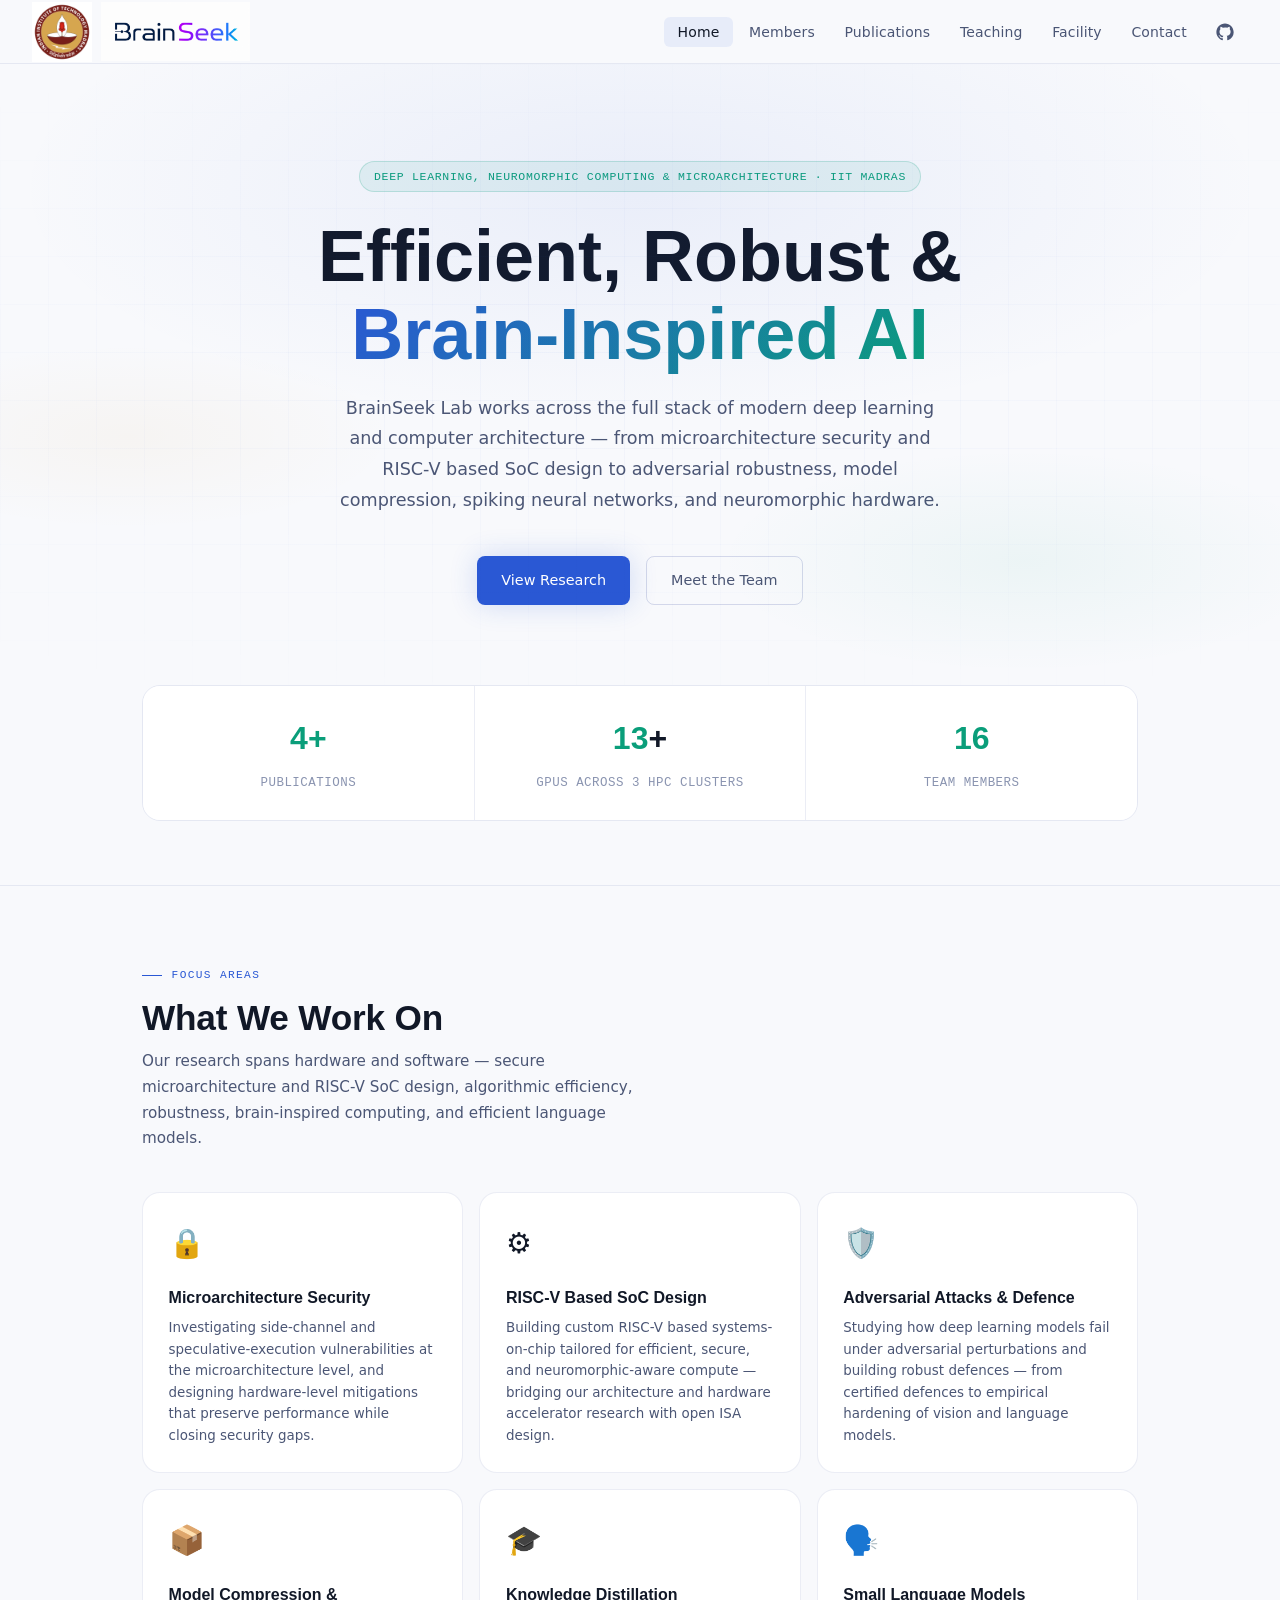
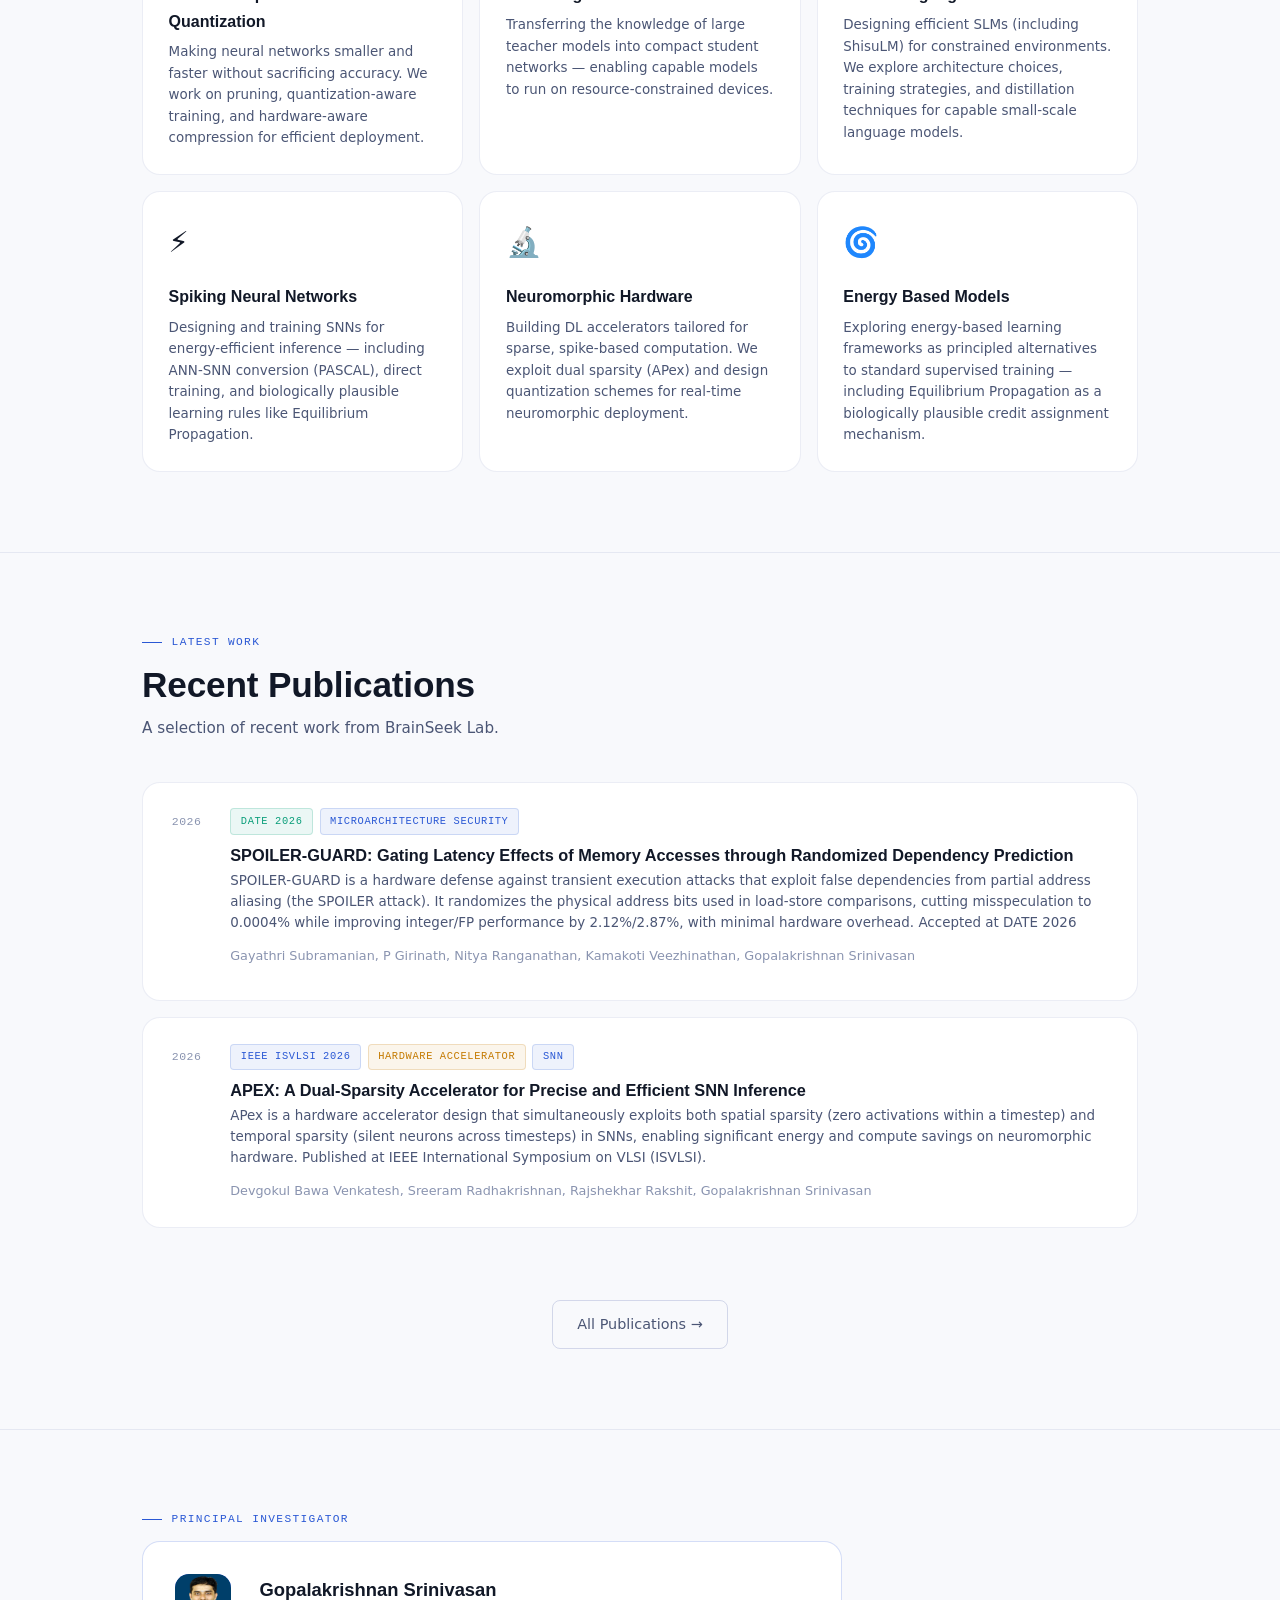
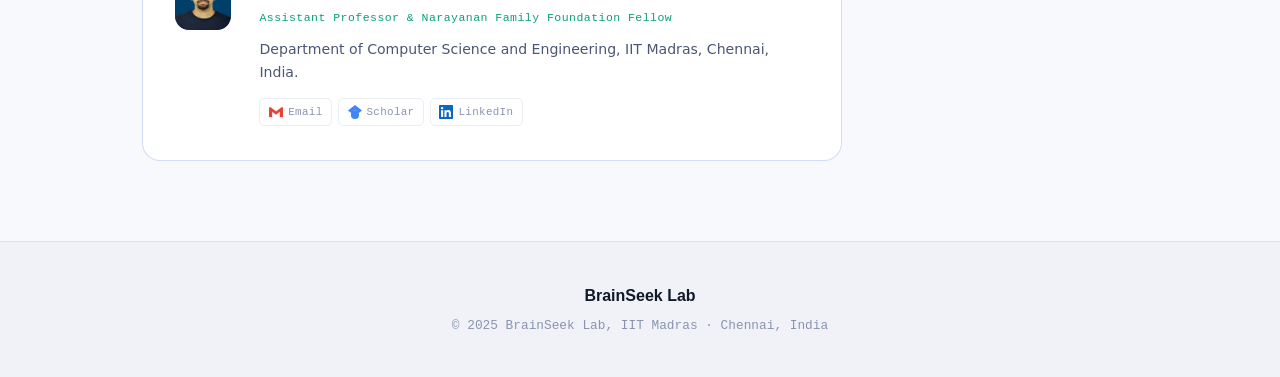
==== commit 02fa7e14: "update: profile links, papers, images" ====
--- a/index.html
+++ b/index.html
@@ -10,7 +10,9 @@
 
 <nav>
   <a class="nav-brand" href="index.html">
-    <span ></span>BrainSeek Lab
+    <img src="images/iit-madras.png" alt="IIT Madras" class="nav-logo">
+    <img src="images/logo3.png" alt="BrainSeek Lab" class="nav-logo">
+    <!-- <span ></span>BrainSeek Lab -->
   </a>
   <button class="nav-toggle" aria-label="Toggle menu" aria-expanded="false">
     <span></span><span></span><span></span>
@@ -19,8 +21,10 @@
     <li><a href="index.html" class="active">Home</a></li>
     <li><a href="members.html">Members</a></li>
     <li><a href="publications.html">Publications</a></li>
+    <li><a href="teaching.html">Teaching</a></li>
     <li><a href="facility.html">Facility</a></li>
     <li><a href="contact.html">Contact</a></li>
+     
     <li>
       <a href="https://github.com/BrainSeek-Lab" target="_blank" rel="noopener" title="GitHub" style="display:flex;align-items:center;">
         <svg width="18" height="18" viewBox="0 0 24 24" fill="currentColor" aria-hidden="true">
@@ -37,11 +41,12 @@
   <section class="hero">
     <div class="hero-bg"></div>
     <div class="hero-grid"></div>
-    <div class="hero-tag">Deep Learning &amp; Neuromorphic Computing · IIT Madras</div>
+    <div class="hero-tag">Deep Learning, Neuromorphic Computing &amp; MicroArchitecture  · IIT Madras</div>
     <h1>Efficient, Robust &amp;<br><em>Brain-Inspired AI</em></h1>
     <p class="hero-sub">
-      BrainSeek Lab works across the full stack of modern deep learning — from adversarial robustness
-      and model compression to spiking neural networks and neuromorphic hardware.
+      BrainSeek Lab works across the full stack of modern deep learning and computer architecture — from
+      microarchitecture security and RISC-V based SoC design to adversarial robustness, model compression,
+      spiking neural networks, and neuromorphic hardware.
     </p>
     <div class="hero-actions">
       <a class="btn btn-primary" href="publications.html">View Research</a>
@@ -53,7 +58,7 @@
   <div class="section pt-0 pb-0">
     <div class="stats-row">
       <div class="stat-item">
-        <span class="stat-num"><em>3</em></span>
+        <span class="stat-num"><em>4+</em></span>
         <span class="stat-label">Publications</span>
       </div>
       <div class="stat-item">
@@ -61,7 +66,7 @@
         <span class="stat-label">GPUs across 3 HPC Clusters</span>
       </div>      
       <div class="stat-item">
-        <span class="stat-num"><em>10</em></span>
+        <span class="stat-num"><em>16</em></span>
         <span class="stat-label">Team Members</span>
       </div>
     </div>
@@ -74,11 +79,23 @@
     <div class="section-label">Focus Areas</div>
     <h2 class="section-title">What We Work On</h2>
     <p class="section-sub">
-      Our research spans the breadth of modern deep learning — algorithmic efficiency, robustness,
-      brain-inspired computing, and efficient language models.
+      Our research spans hardware and software — secure microarchitecture and RISC-V SoC design,
+      algorithmic efficiency, robustness, brain-inspired computing, and efficient language models.
     </p>
 
     <div class="research-grid">
+
+      <div class="research-card">
+        <span class="rc-icon">🔒</span>
+        <div class="rc-title">Microarchitecture Security</div>
+        <div class="rc-desc">Investigating side-channel and speculative-execution vulnerabilities at the microarchitecture level, and designing hardware-level mitigations that preserve performance while closing security gaps.</div>
+      </div>
+
+      <div class="research-card">
+        <span class="rc-icon">⚙️</span>
+        <div class="rc-title">RISC-V Based SoC Design</div>
+        <div class="rc-desc">Building custom RISC-V based systems-on-chip tailored for efficient, secure, and neuromorphic-aware compute — bridging our architecture and hardware accelerator research with open ISA design.</div>
+      </div>
 
       <div class="research-card">
         <span class="rc-icon">🛡️</span>
@@ -135,42 +152,40 @@
 
     <div class="pub-list">
 
-      <a class="pub-card" href="https://arxiv.org/abs/2505.01730" target="_blank">
-        <div class="pub-year">2025</div>
-        <div class="pub-body">
-          <div class="pub-badges">
-            <span class="badge badge-teal">TMLR 2025</span>
-            <span class="badge badge-blue">ANN-SNN Conversion</span>
+      <div class="pub-list pub-list-mb">
+        <a class="pub-card" href="https://ieeexplore.ieee.org/abstract/document/11539184" target='_blank'>
+          <div class="pub-year">2026</div>
+          <div class="pub-body">
+            <div class="pub-badges">
+              <span class="badge badge-teal">DATE 2026</span>
+              <span class="badge badge-blue">MicroArchitecture Security</span>
+            </div>
+            <div class="pub-title">SPOILER-GUARD: Gating Latency Effects of Memory Accesses through Randomized Dependency Prediction</div>
+            <div class="pub-desc">
+              SPOILER-GUARD is a hardware defense against transient execution attacks that exploit false dependencies from partial address aliasing (the SPOILER attack). It randomizes the physical address bits used in load-store comparisons, cutting misspeculation to 0.0004% while improving integer/FP performance by 2.12%/2.87%, with minimal hardware overhead. Accepted at DATE 2026
+            </div>
+            <div class="pub-authors">
+              <span class="pub-authors">Gayathri Subramanian, P Girinath, Nitya Ranganathan, Kamakoti Veezhinathan, Gopalakrishnan Srinivasan</span>
+            </div>
           </div>
-          <div class="pub-title">PASCAL: Precise and Efficient ANN-SNN Conversion using Spike Accumulation and Adaptive Layerwise Activation</div>
-          <div class="pub-desc">A mathematically grounded method to convert ANNs to SNNs with minimal inference timesteps. ResNet-34 achieves ~74% ImageNet accuracy with a 56× reduction in timesteps over prior methods.</div>
-          <span class="pub-link">arxiv.org/abs/2505.01730</span>
+        </a>
+
+        <div class="pub-card">
+          <div class="pub-year">2026</div>
+          <div class="pub-body">
+            <div class="pub-badges">
+              <span class="badge badge-blue">IEEE ISVLSI 2026</span>
+              <span class="badge badge-amber">Hardware Accelerator</span>
+              <span class="badge badge-blue">SNN</span>
+            </div>
+            <div class="pub-title">APEX: A Dual-Sparsity Accelerator for Precise and Efficient SNN Inference</div>
+            <div class="pub-desc">
+              APex is a hardware accelerator design that simultaneously exploits both spatial sparsity (zero activations within a timestep) and temporal sparsity (silent neurons across timesteps) in SNNs, enabling significant energy and compute savings on neuromorphic hardware. Published at IEEE International Symposium on VLSI (ISVLSI).
+            </div>
+            <div class="pub-affil">Devgokul Bawa Venkatesh, Sreeram Radhakrishnan, Rajshekhar Rakshit, Gopalakrishnan Srinivasan </div>
+          </div>
         </div>
-      </a>
-
-      <div class="pub-card pub-card-static">
-        <div class="pub-year">2025</div>
-        <div class="pub-body">
-          <div class="pub-badges">
-            <span class="badge badge-blue">IEEE ISVLSI</span>
-            <span class="badge badge-amber">Hardware</span>
-          </div>
-          <div class="pub-title">APEX: A Dual-Sparsity Accelerator for Precise and Efficient SNN Inference</div>
-          <div class="pub-desc">Exploiting both spatial and temporal sparsity in SNNs simultaneously for efficient neuromorphic accelerator design, presented at IEEE ISVLSI.</div>
-        </div>
-      </div>
-
-      <a class="pub-card" href="https://arxiv.org/abs/2509.26003" target="_blank">
-        <div class="pub-year">2024</div>
-        <div class="pub-body">
-          <div class="pub-badges">
-            <span class="badge badge-teal">Energy Based Models</span>
-            <span class="badge badge-blue">Bio-Inspired Learning</span>
-          </div>
-          <div class="pub-title">Scaling Equilibrium Propagation to Deeper Networks</div>
-          <div class="pub-desc">Extending the Equilibrium Propagation framework to scale on deeper architectures, bridging the gap with standard backpropagation in practical settings.</div>
-        </div>
-      </a>
+      </div>
 
     </div>
 
@@ -187,13 +202,15 @@
     <!-- <h2 class="section-title">Lab Director</h2> -->
 
     <div class="pi-card">
-      <div class="pi-avatar">GS</div>
+      <div class="member-avatar"><img src="images/humans/gopal.png" alt="GS"></div>
       <div>
         <div class="pi-name">Gopalakrishnan Srinivasan</div>
         <div class="pi-role">Assistant Professor &amp; Narayanan Family Foundation Fellow</div>
         <div class="pi-dept">Department of Computer Science and Engineering, IIT Madras, Chennai, India.</div>
         <div class="mt-sm">
-          <a class="member-link" href="mailto:sgopal@cse.iitm.ac.in">✉ sgopal@cse.iitm.ac.in</a>
+          <a class="member-link" href="mailto:sgopal@cse.iitm.ac.in" style="display:inline-flex;align-items:center;gap:5px;"><svg width="14" height="14" viewBox="0 0 24 24" aria-hidden="true"><path fill="#EA4335" d="M24 5.457v13.909c0 .904-.732 1.636-1.636 1.636h-3.819V11.73L12 16.64l-6.545-4.91v9.273H1.636A1.636 1.636 0 0 1 0 19.366V5.457c0-.904.732-1.636 1.636-1.636h1.223l9.056 6.716c.075.056.166.084.257.084s.182-.028.257-.084l9.056-6.716h1.223c.904 0 1.636.732 1.636 1.636z"/></svg>Email</a>
+          <a class="member-link" href="https://scholar.google.com/citations?user=ynJrDpAAAAAJ&hl=en&oi=ao" target="_blank" rel="noopener" style="display:inline-flex;align-items:center;gap:5px;"><svg width="14" height="14" viewBox="0 0 24 24" aria-hidden="true"><path fill="#4285F4" d="M5.242 13.769L0 9.5 12 0l12 9.5-5.242 4.269C17.548 11.024 14.978 9.5 12 9.5c-2.977 0-5.548 1.524-6.758 4.269zM12 10a7 7 0 1 0 0 14 7 7 0 0 0 0-14z"/></svg>Scholar</a>
+          <a class="member-link" href="https://www.linkedin.com/in/gopalakrishnan-srinivasan-ab442420/" target="_blank" rel="noopener" style="display:inline-flex;align-items:center;gap:5px;"><svg width="14" height="14" viewBox="0 0 24 24" aria-hidden="true"><path fill="#0A66C2" d="M20.447 20.452h-3.554v-5.569c0-1.328-.027-3.037-1.852-3.037-1.853 0-2.136 1.445-2.136 2.939v5.667H9.351V9h3.414v1.561h.046c.477-.9 1.637-1.85 3.37-1.85 3.601 0 4.267 2.37 4.267 5.455v6.286zM5.337 7.433c-1.144 0-2.063-.926-2.063-2.065 0-1.138.92-2.063 2.063-2.063 1.14 0 2.064.925 2.064 2.063 0 1.139-.925 2.065-2.064 2.065zm1.782 13.019H3.555V9h3.564v11.452zM22.225 0H1.771C.792 0 0 .774 0 1.729v20.542C0 23.227.792 24 1.771 24h20.451C23.2 24 24 23.227 24 22.271V1.729C24 .774 23.2 0 22.222 0h.003z"/></svg>LinkedIn</a>
         </div>
       </div>
     </div>
--- a/style.css
+++ b/style.css
@@ -76,6 +76,13 @@
   background: var(--teal);
   box-shadow: 0 0 10px rgba(10,158,122,.5);
   animation: pulse-dot 2.5s ease-in-out infinite;
+}
+
+.nav-logo {
+  height: 60px;
+  width: auto;
+  flex-shrink: 0;
+  object-fit: contain;
 }
 
 @keyframes pulse-dot {
@@ -485,6 +492,14 @@
   color: #fff;
   margin-bottom: 1.1rem;
   letter-spacing: 0em;
+  overflow: hidden;
+}
+
+.member-avatar img {
+  width: 100%;
+  height: 100%;
+  object-fit: cover;
+  border-radius: inherit;
 }
 
 .member-avatar.teal  { background: linear-gradient(135deg, #0a7a5a, var(--teal)); }
@@ -526,7 +541,7 @@
   line-height: 1.55;
 }
 
-.member-links { margin-top: .9rem; display: flex; gap: .5rem; }
+.member-links { margin-top: .9rem; display: flex; flex-wrap: wrap; gap: .5rem; }
 .member-link {
   font-family: var(--font-mono);
   font-size: .68rem;
@@ -702,6 +717,9 @@
   .stats-row { flex-direction: column; }
   .stat-item { border-right: none; border-bottom: 1px solid var(--border); }
   .stat-item:last-child { border-bottom: none; }
+  .mini-stats { flex-direction: column; }
+  .mini-stat { border-right: none; border-bottom: 1px solid var(--border); }
+  .mini-stat:last-child { border-bottom: none; }
 }
 
 /* ─── RESPONSIVE NAV (hamburger menu) ────────────────────────────── */
@@ -803,6 +821,13 @@
   font-weight: 800;
   color: #fff;
   flex-shrink: 0;
+  overflow: hidden;
+}
+.pi-avatar img {
+  width: 100%;
+  height: 100%;
+  object-fit: cover;
+  border-radius: inherit;
 }
 .pi-name {
   font-family: var(--font-head);
@@ -933,4 +958,79 @@
 .member-avatar.purple { background: linear-gradient(135deg, #4a1a7a, #9b59f0); }
 
 /* Badge size variant */
-.badge-sm { font-size: .65rem; padding: .2rem .55rem; }+.badge-sm { font-size: .65rem; padding: .2rem .55rem; }
+/* ---------- Teaching section ---------- */
+.teach-block {
+  margin-bottom: 2rem;
+}
+.teach-block:last-child {
+  margin-bottom: 0;
+}
+.teach-block-title {
+  font-family: var(--font-head);
+  font-size: 1.05rem;
+  font-weight: 700;
+  color: var(--text);
+  margin-bottom: .8rem;
+  padding-left: .7rem;
+  border-left: 3px solid var(--blue);
+}
+.teach-table-wrap {
+  overflow-x: auto;
+  border: 1px solid var(--border);
+  border-radius: var(--radius-lg);
+  background: var(--surface);
+}
+.teach-table {
+  width: 100%;
+  border-collapse: collapse;
+  font-size: .88rem;
+}
+.teach-table thead th {
+  text-align: left;
+  font-family: var(--font-head);
+  font-size: .72rem;
+  letter-spacing: .04em;
+  text-transform: uppercase;
+  color: var(--blue);
+  background: var(--surface-2);
+  padding: .75rem 1rem;
+  border-bottom: 1px solid var(--border);
+  white-space: nowrap;
+}
+.teach-table tbody td {
+  padding: .7rem 1rem;
+  color: var(--text);
+  border-bottom: 1px solid var(--border);
+  vertical-align: top;
+}
+.teach-table tbody tr:last-child td {
+  border-bottom: none;
+}
+.teach-table tbody tr:hover {
+  background: var(--bg-2);
+}
+.teach-period {
+  color: var(--text-muted);
+  white-space: nowrap;
+  font-family: var(--font-mono);
+  font-size: .82rem;
+}
+.teach-code {
+  color: var(--teal);
+  font-family: var(--font-mono);
+  font-weight: 700;
+  white-space: nowrap;
+}
+.teach-sno {
+  color: var(--text-faint);
+  font-family: var(--font-mono);
+  text-align: center;
+  width: 1%;
+}
+
+@media (max-width: 640px) {
+  .teach-table { font-size: .82rem; }
+  .teach-table thead th,
+  .teach-table tbody td { padding: .6rem .7rem; }
+}
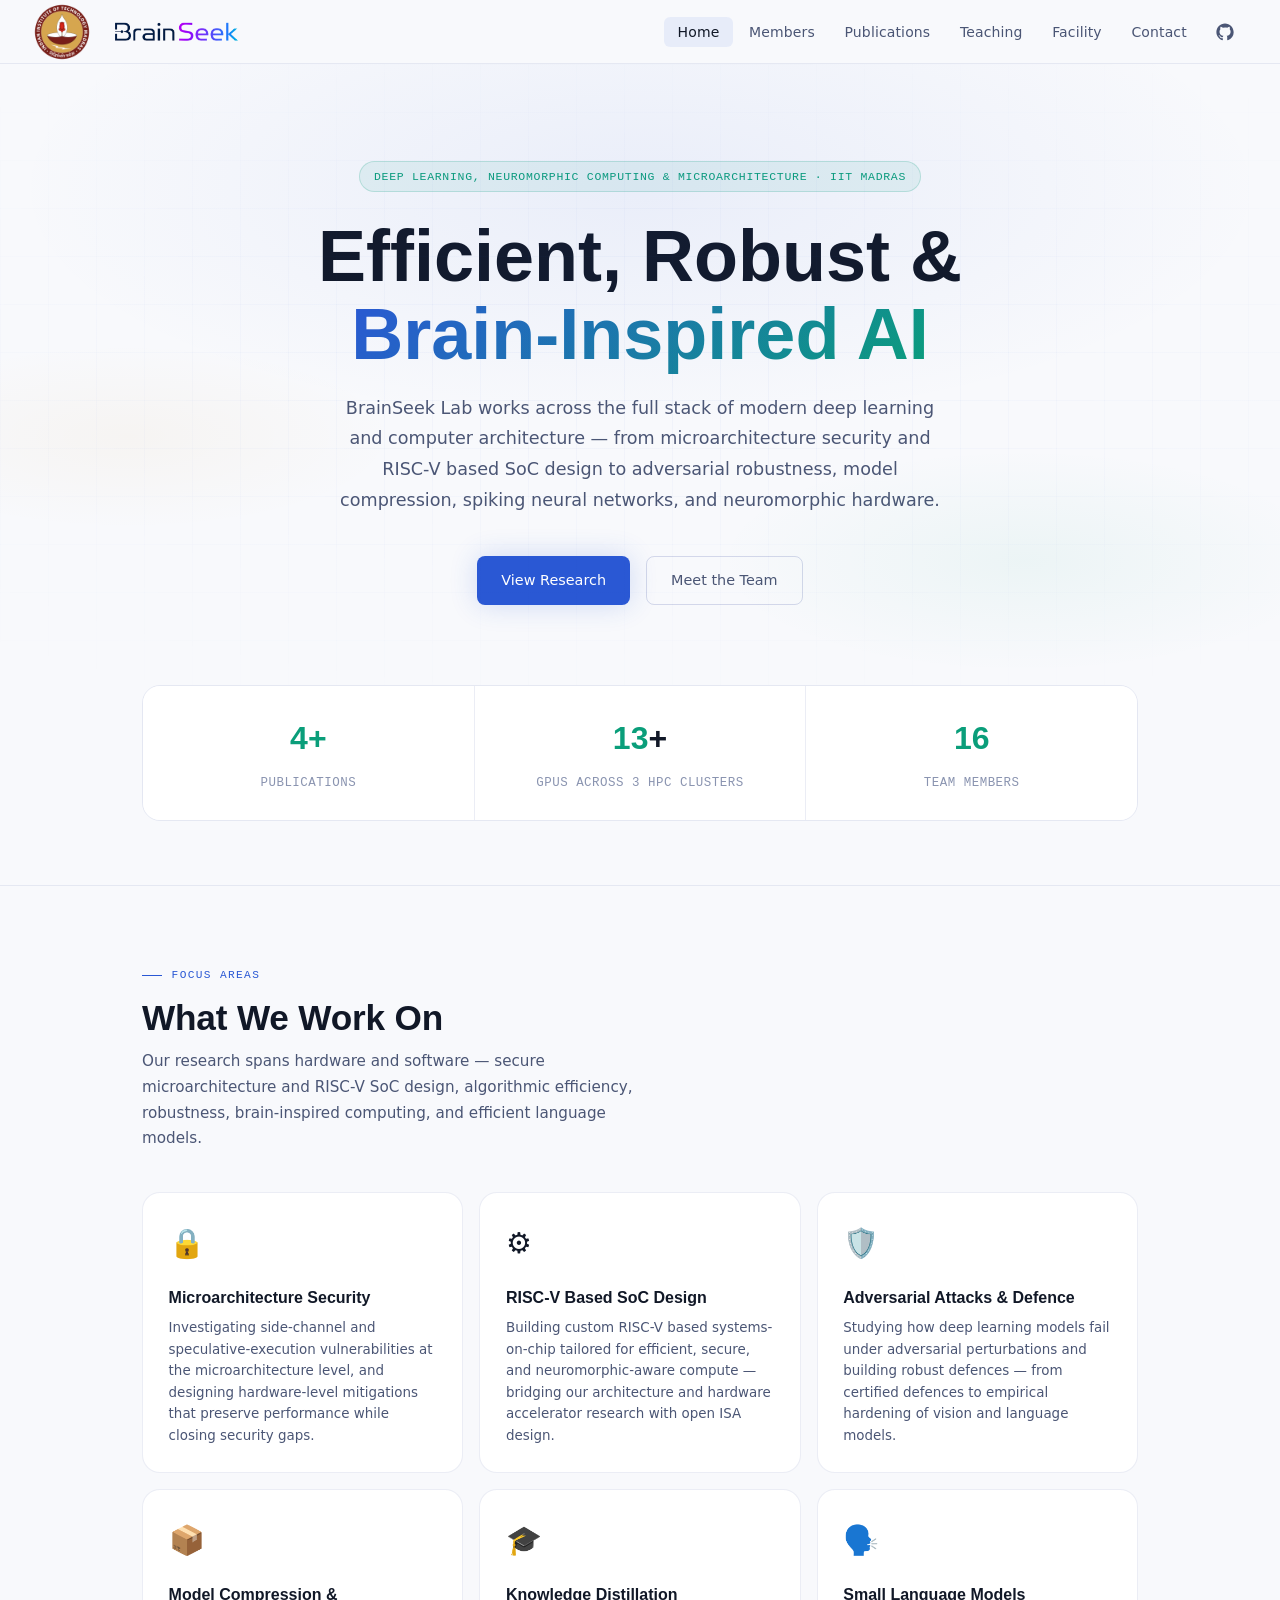
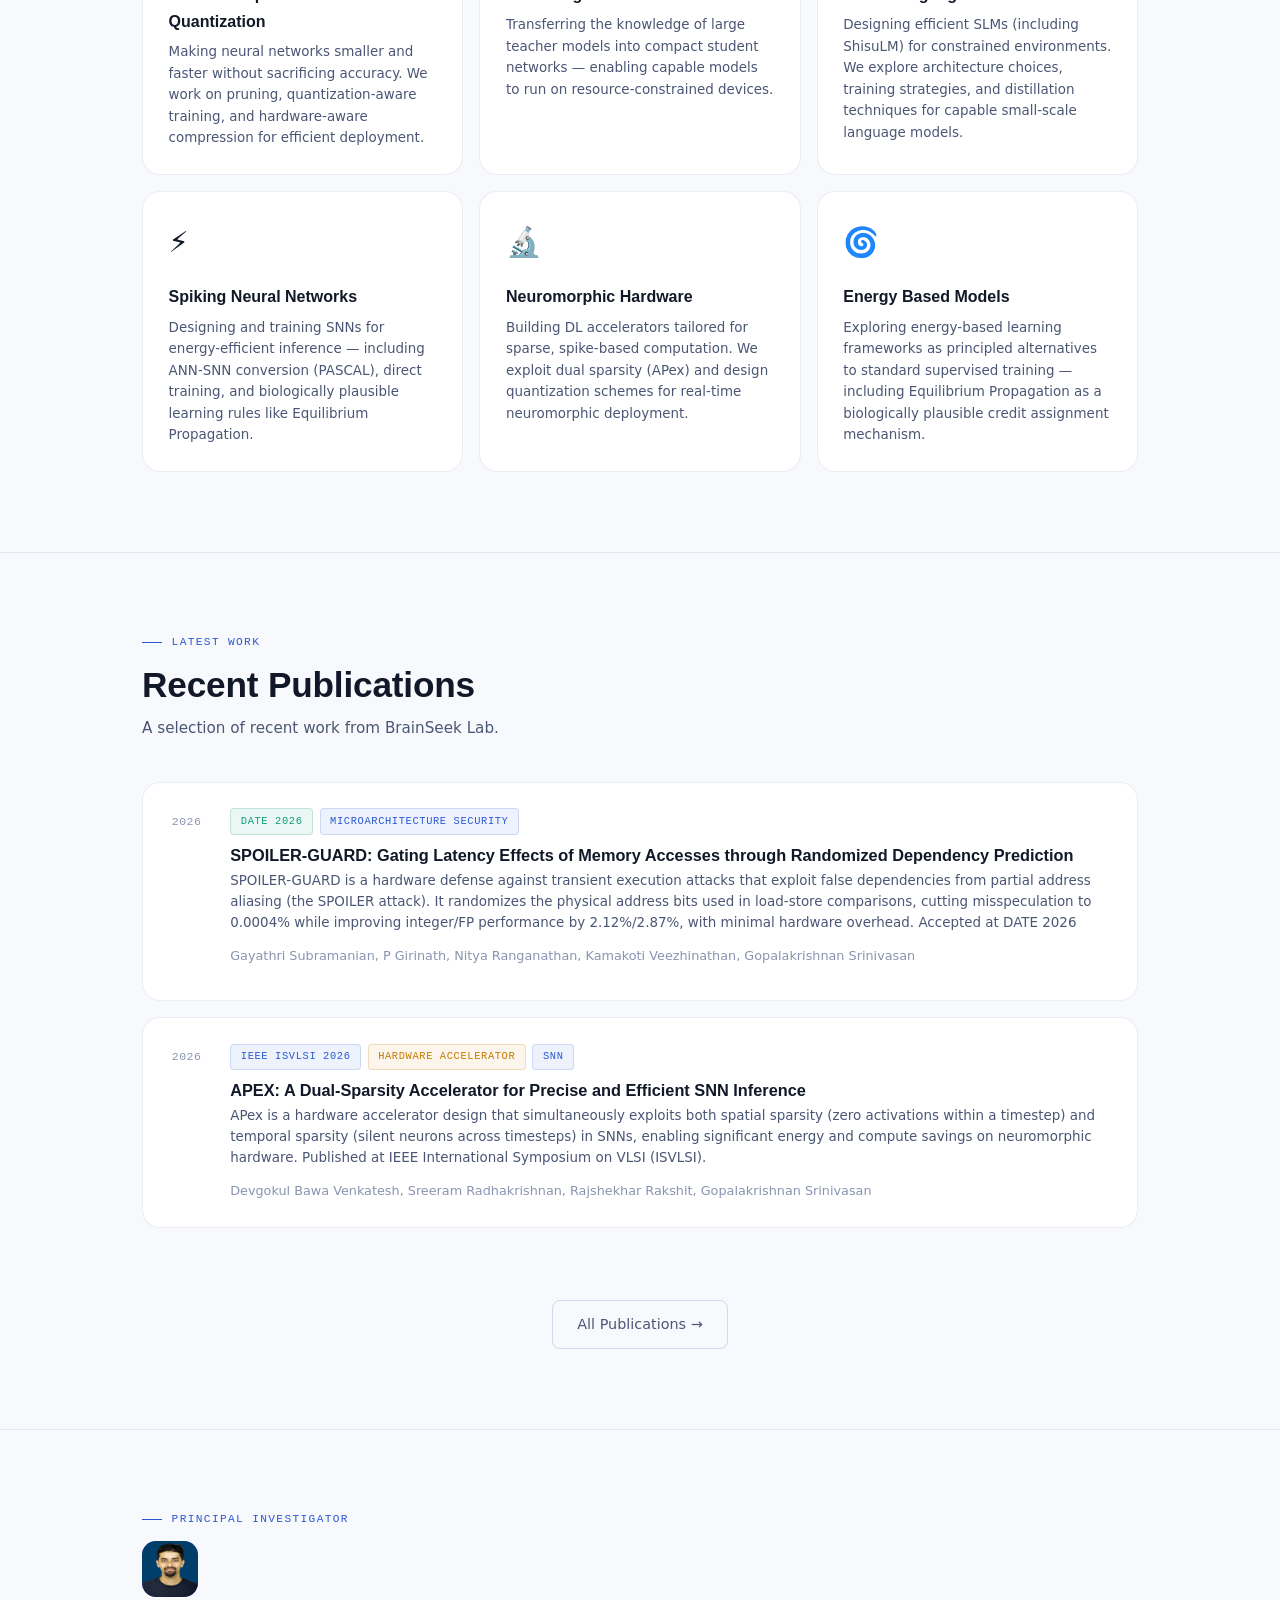
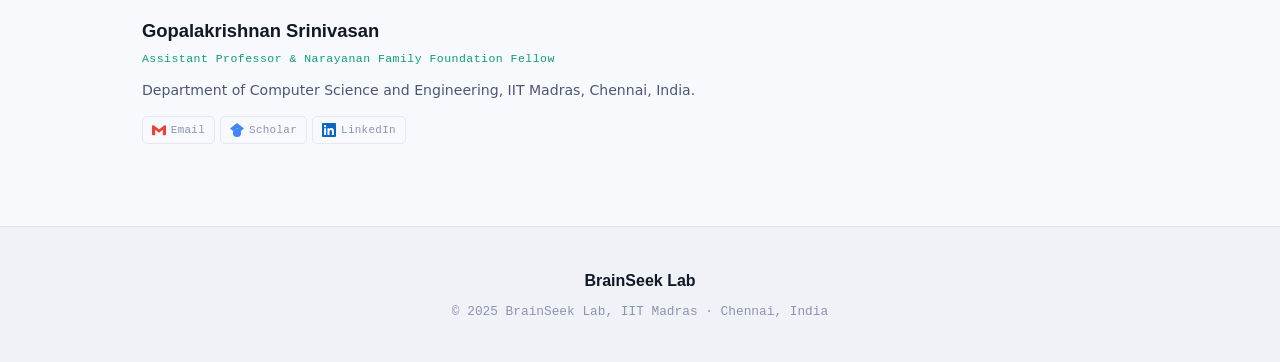
==== commit 49b802a6: "logo update" ====
--- a/index.html
+++ b/index.html
@@ -10,8 +10,8 @@
 
 <nav>
   <a class="nav-brand" href="index.html">
-    <img src="images/iit-madras.png" alt="IIT Madras" class="nav-logo">
-    <img src="images/logo3.png" alt="BrainSeek Lab" class="nav-logo">
+    <img src="images/iit-madras-bg.png" alt="IIT Madras" class="nav-logo">
+    <img src="images/logo3-bg.png" alt="BrainSeek Lab" class="nav-logo">
     <!-- <span ></span>BrainSeek Lab -->
   </a>
   <button class="nav-toggle" aria-label="Toggle menu" aria-expanded="false">
@@ -201,7 +201,7 @@
     <div class="section-label">Principal Investigator</div>
     <!-- <h2 class="section-title">Lab Director</h2> -->
 
-    <div class="pi-card">
+    <div class="member-card-pi">
       <div class="member-avatar"><img src="images/humans/gopal.png" alt="GS"></div>
       <div>
         <div class="pi-name">Gopalakrishnan Srinivasan</div>
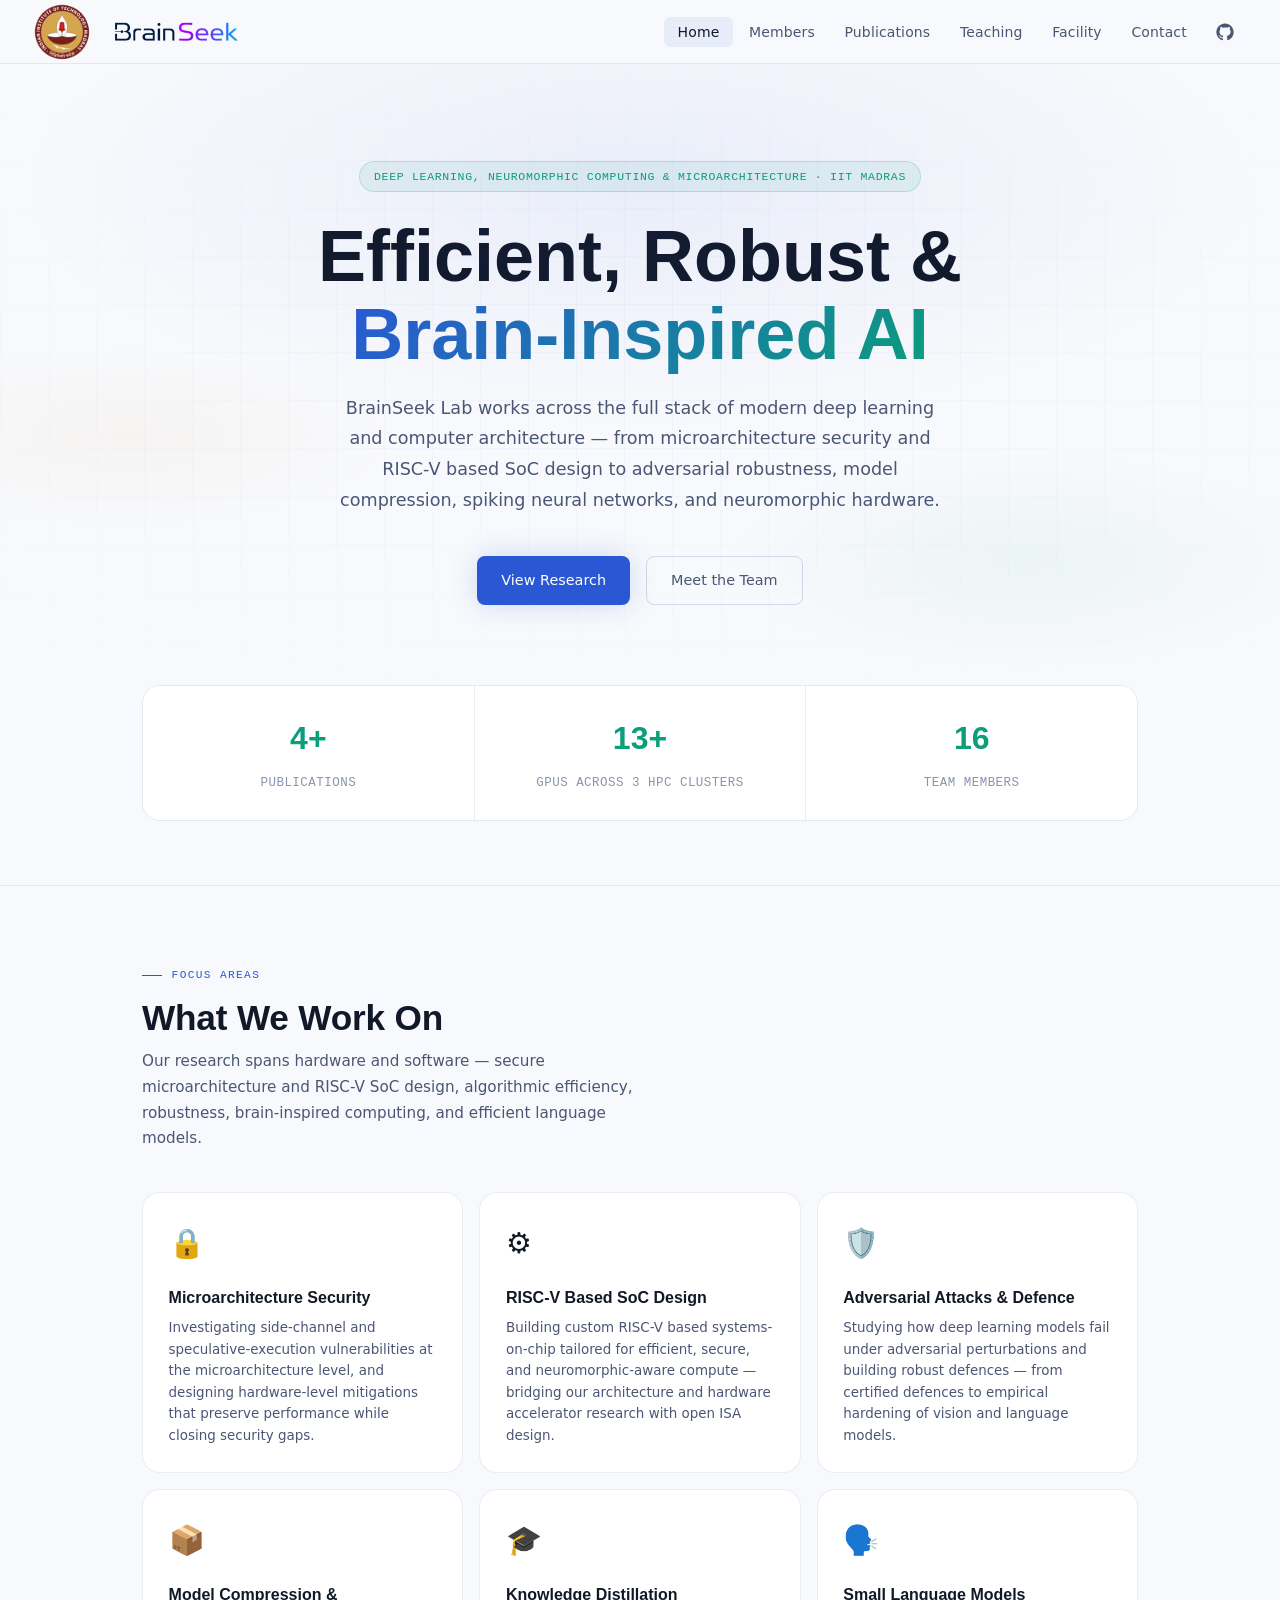
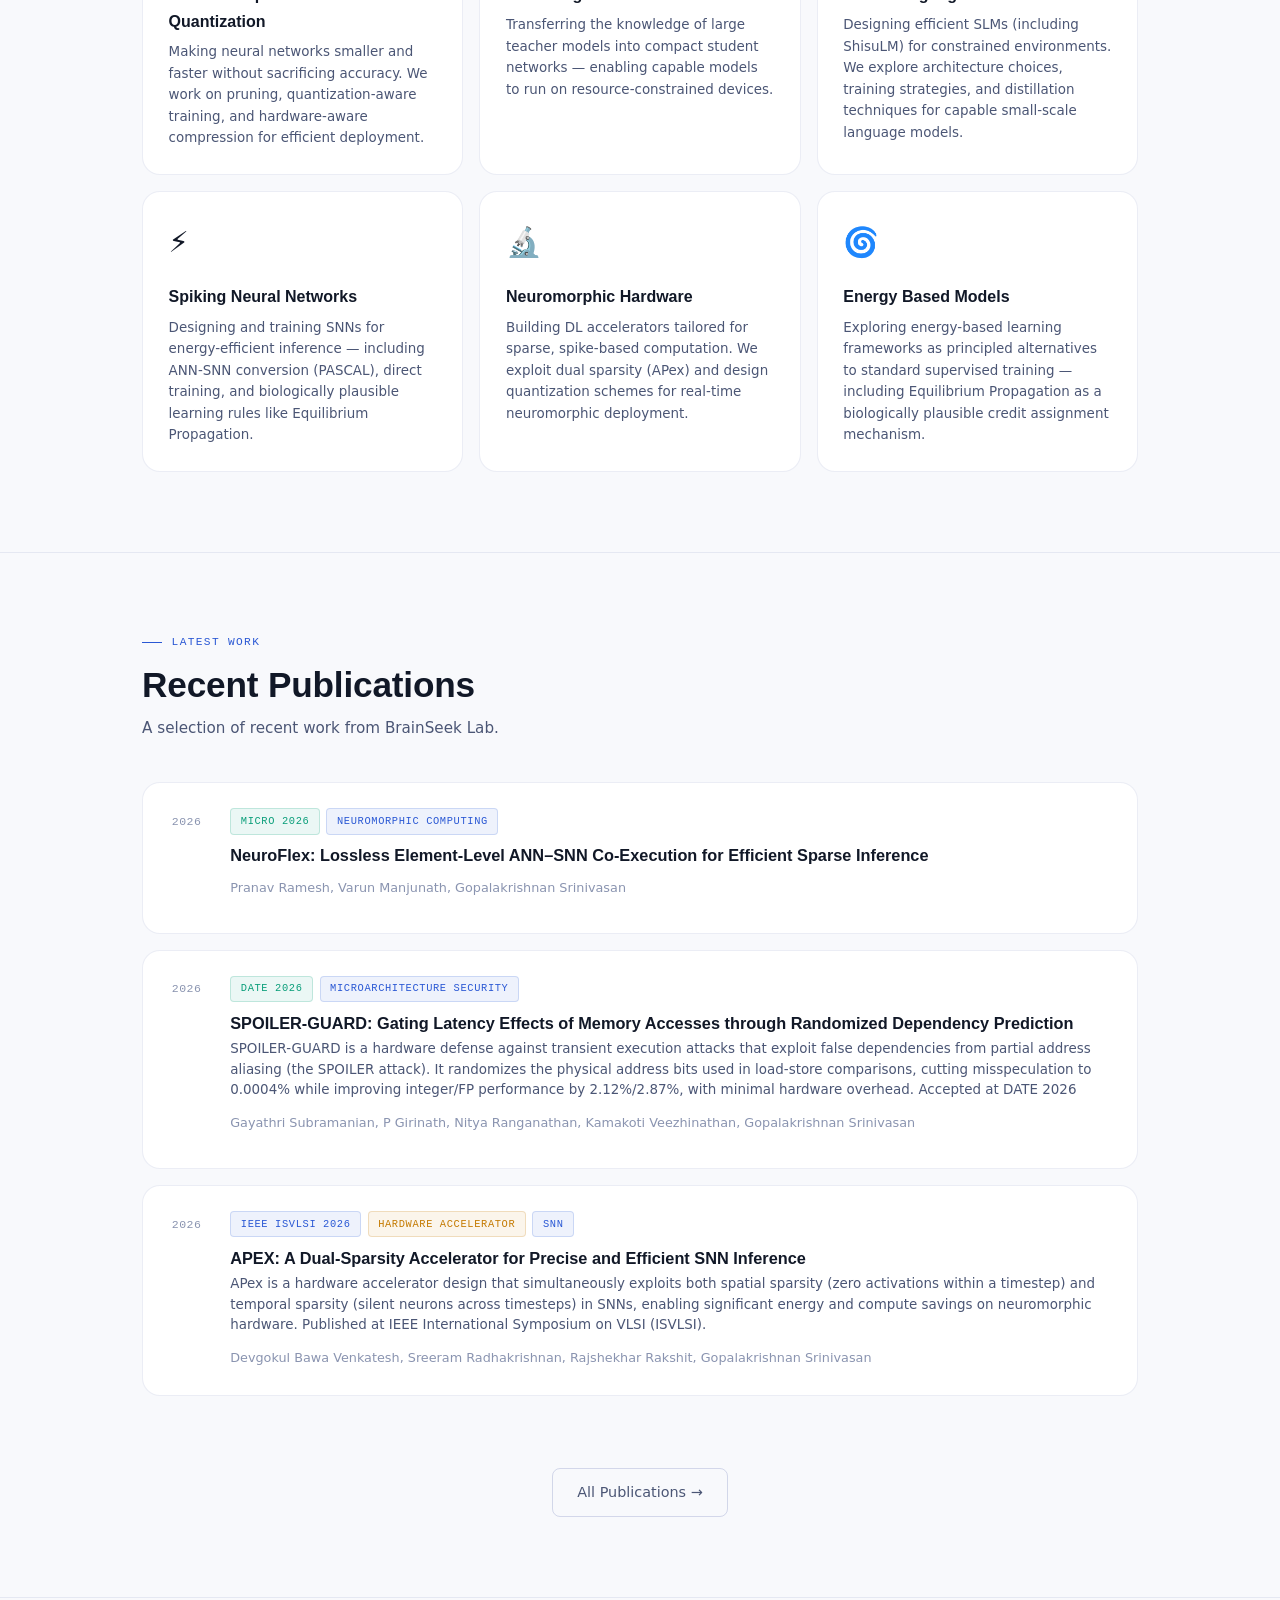
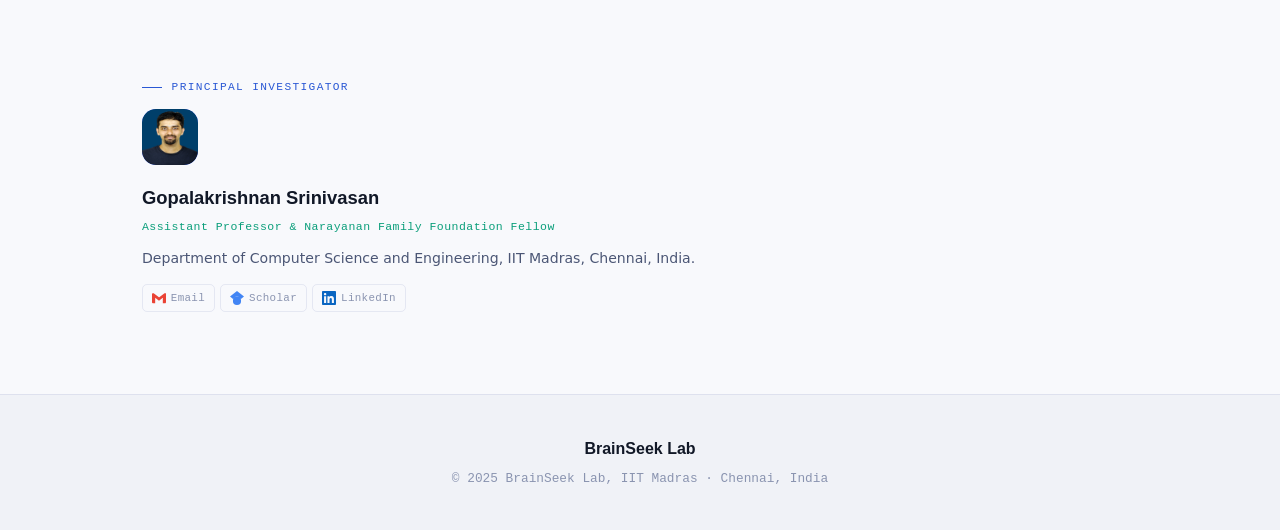
==== commit 2736b66b: "research update, slide update, members update" ====
--- a/index.html
+++ b/index.html
@@ -62,7 +62,7 @@
         <span class="stat-label">Publications</span>
       </div>
       <div class="stat-item">
-        <span class="stat-num"><em>13</em>+</span>
+        <span class="stat-num"><em>13+</em></span>
         <span class="stat-label">GPUs across 3 HPC Clusters</span>
       </div>      
       <div class="stat-item">
@@ -153,6 +153,24 @@
     <div class="pub-list">
 
       <div class="pub-list pub-list-mb">
+        <a class="pub-card" href="#" target='_blank'>
+          <div class="pub-year">2026</div>
+          <div class="pub-body">
+            <div class="pub-badges">
+              <span class="badge badge-teal">MICRO 2026</span>
+              <span class="badge badge-blue">Neuromorphic Computing</span>
+            </div>
+            <div class="pub-title">NeuroFlex: Lossless Element-Level ANN–SNN Co-Execution for
+  Efficient Sparse Inference</div>
+            <div class="pub-desc">
+              
+            </div>
+            <div class="pub-authors">
+              <span class="pub-authors">Pranav Ramesh, Varun Manjunath, Gopalakrishnan Srinivasan</span>
+            </div>
+          </div>
+        </a>
+
         <a class="pub-card" href="https://ieeexplore.ieee.org/abstract/document/11539184" target='_blank'>
           <div class="pub-year">2026</div>
           <div class="pub-body">
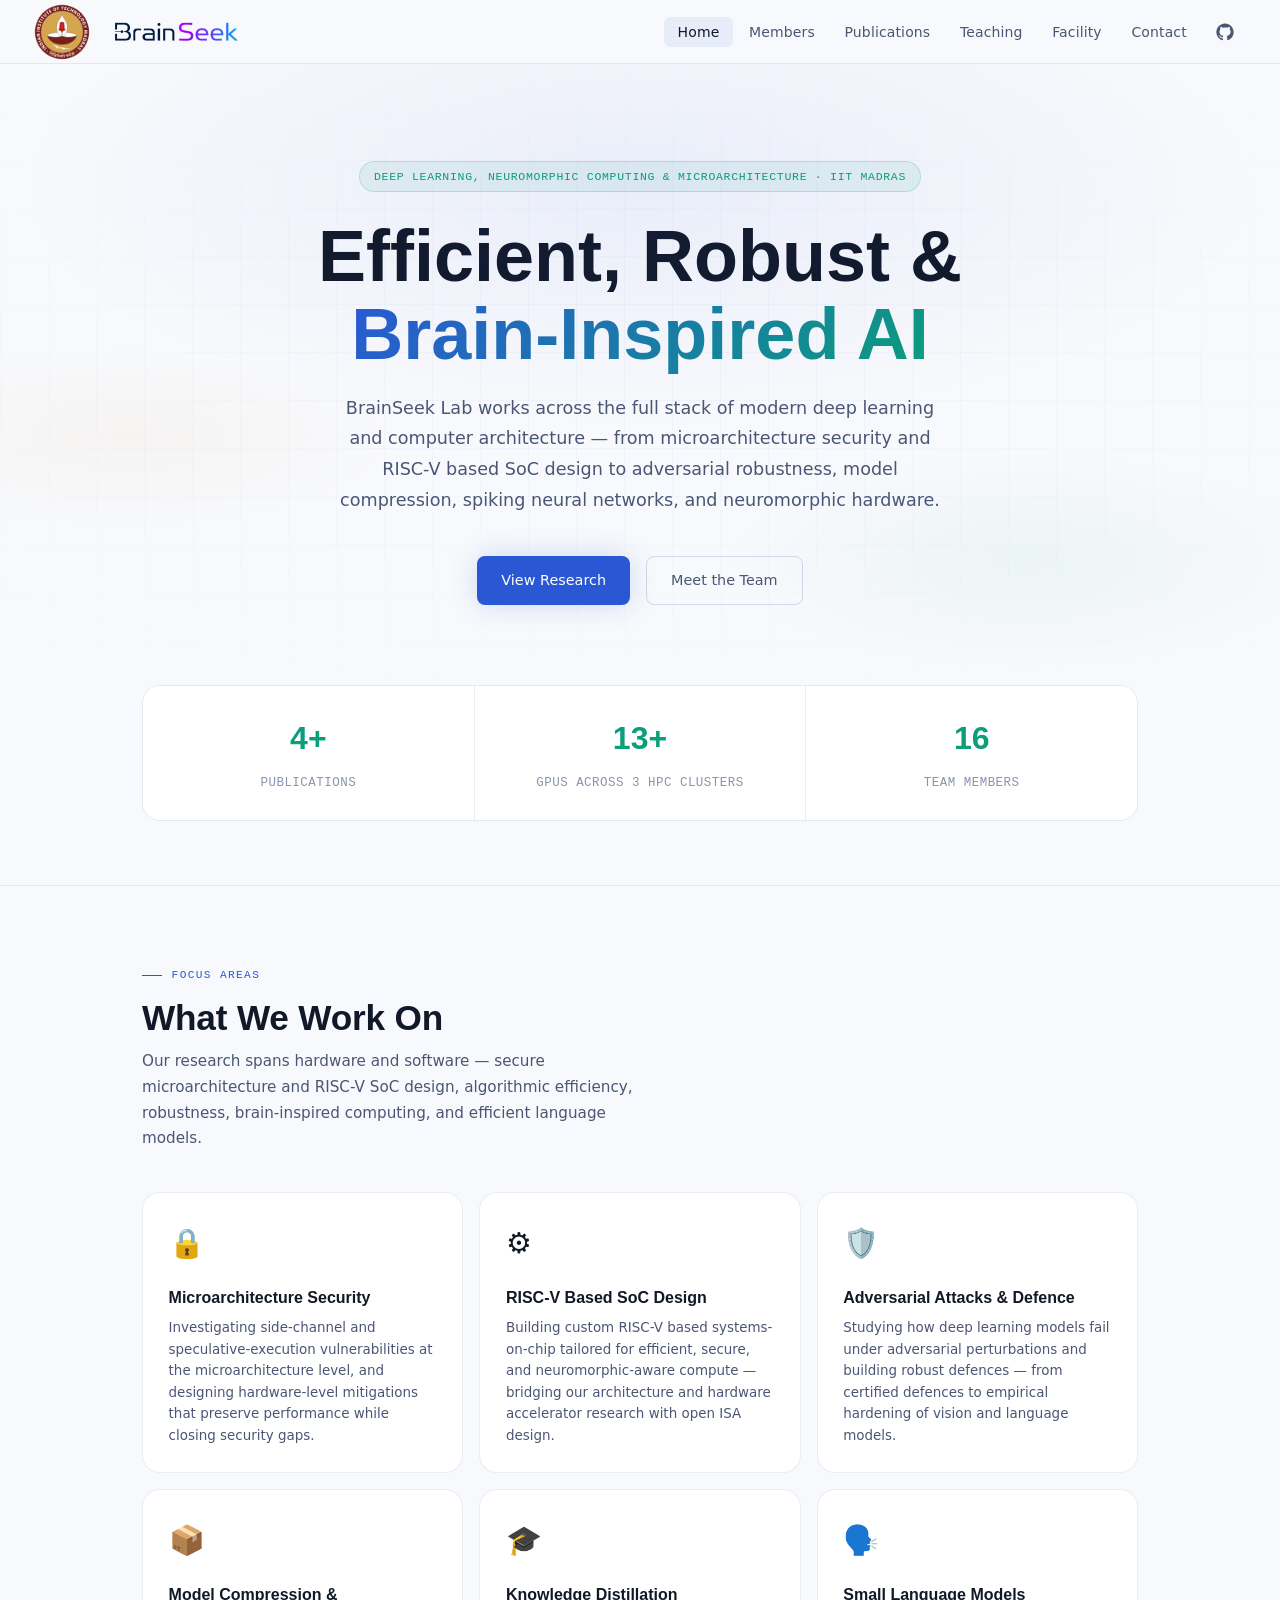
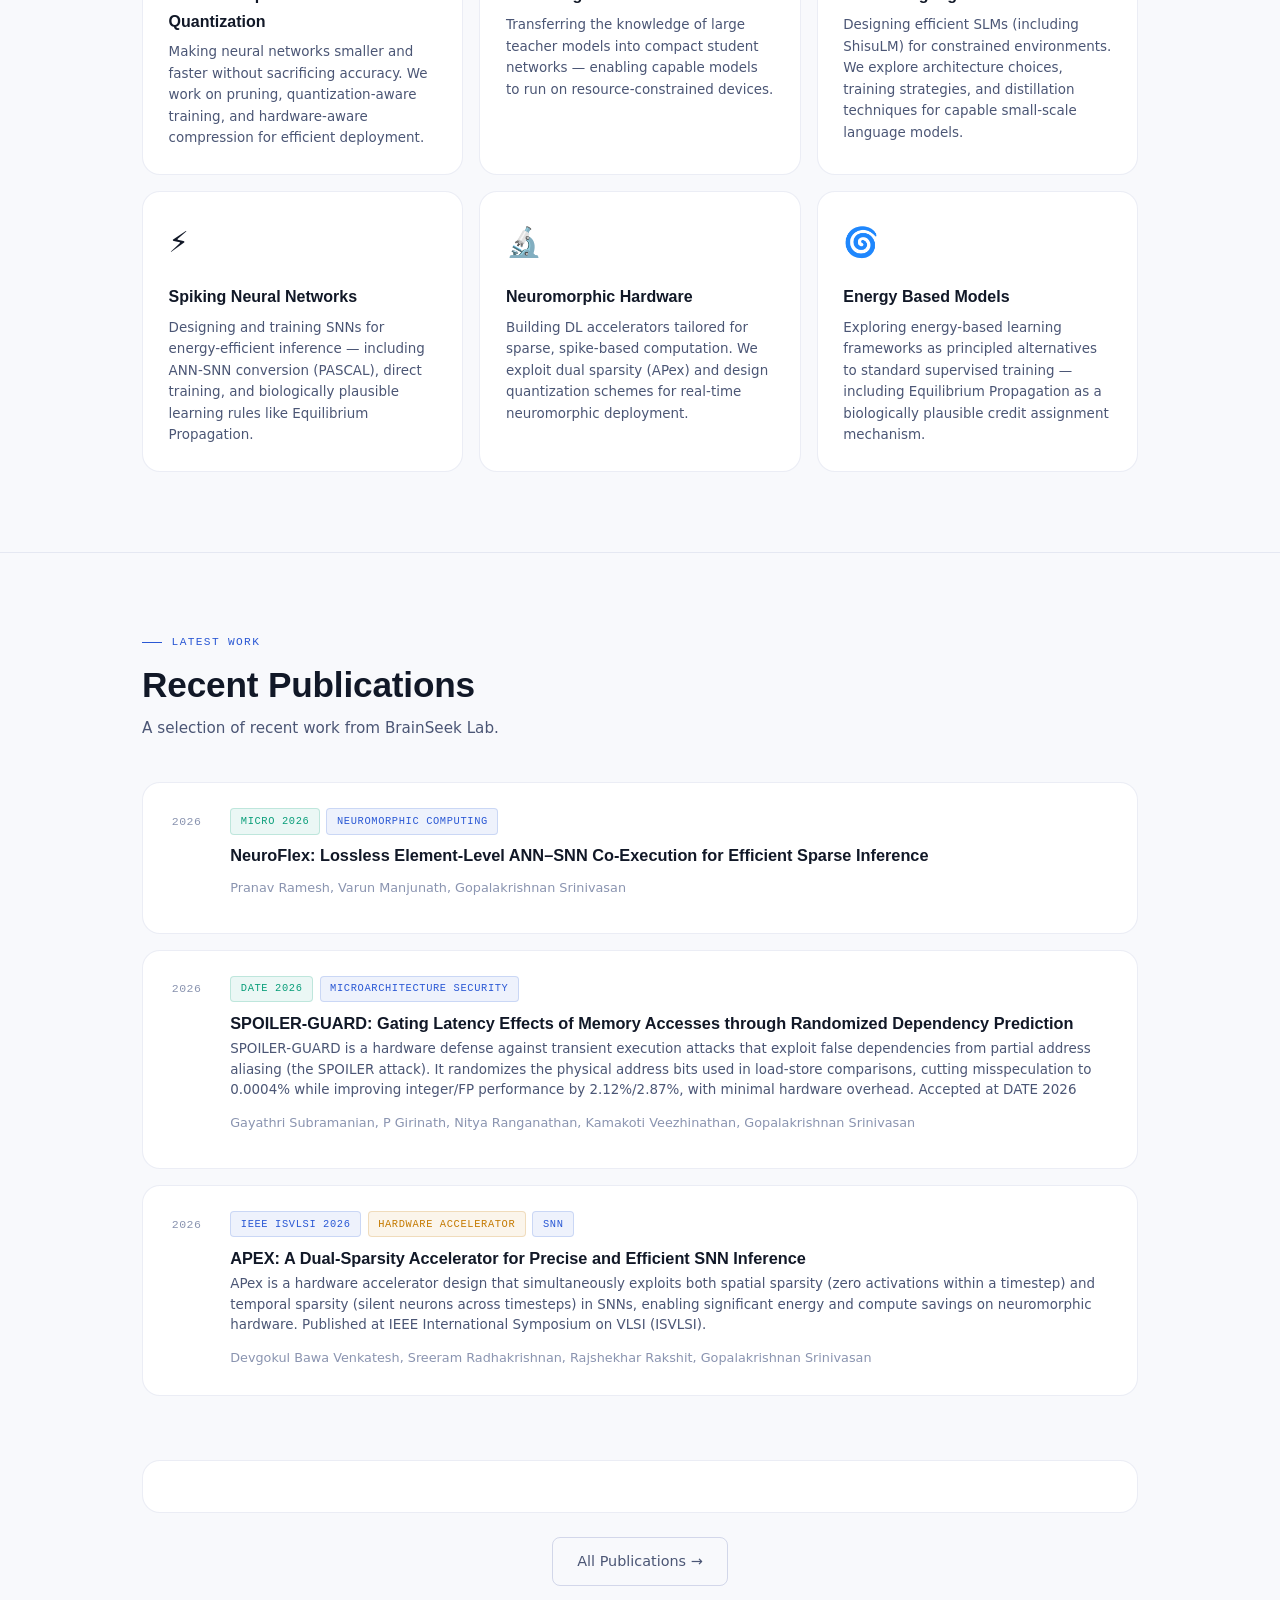
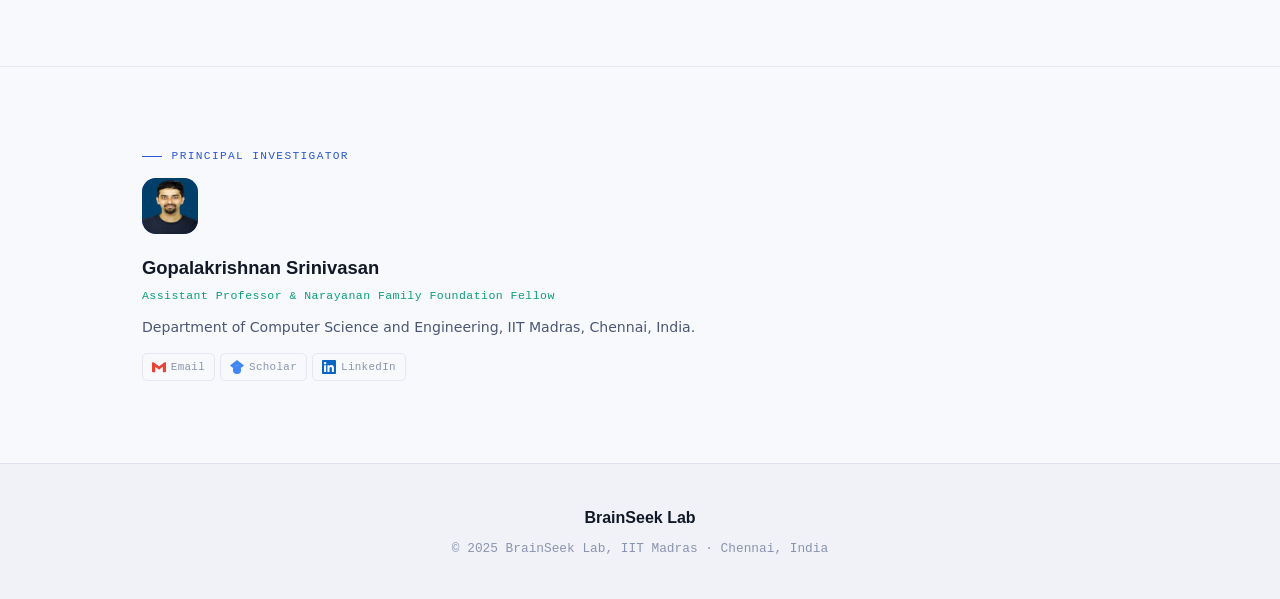
==== commit d7c507f4: "added publication" ====
--- a/index.html
+++ b/index.html
@@ -188,7 +188,7 @@
           </div>
         </a>
 
-        <div class="pub-card">
+        <a class="pub-card" href="https://arxiv.org/abs/2608.19046" target="'_blank">
           <div class="pub-year">2026</div>
           <div class="pub-body">
             <div class="pub-badges">
@@ -203,7 +203,7 @@
             <div class="pub-affil">Devgokul Bawa Venkatesh, Sreeram Radhakrishnan, Rajshekhar Rakshit, Gopalakrishnan Srinivasan </div>
           </div>
         </div>
-      </div>
+      </a>
 
     </div>
 
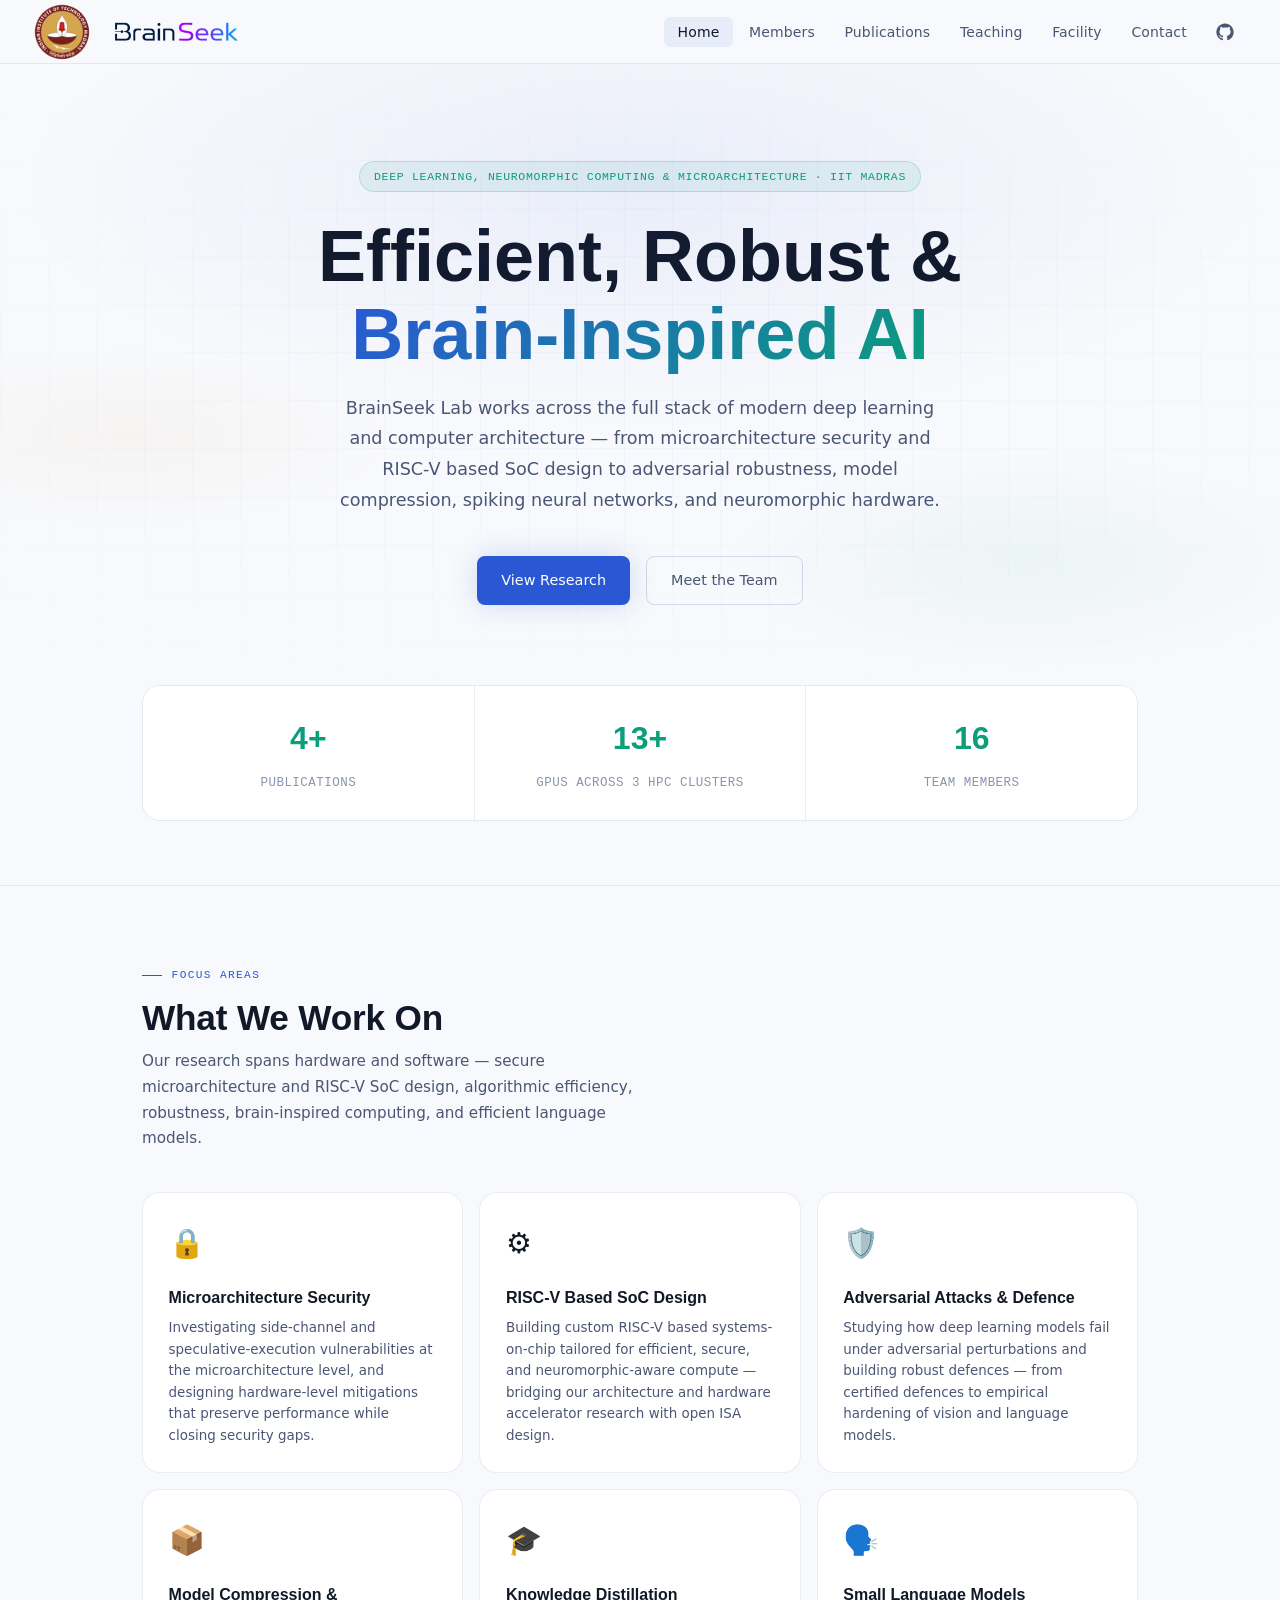
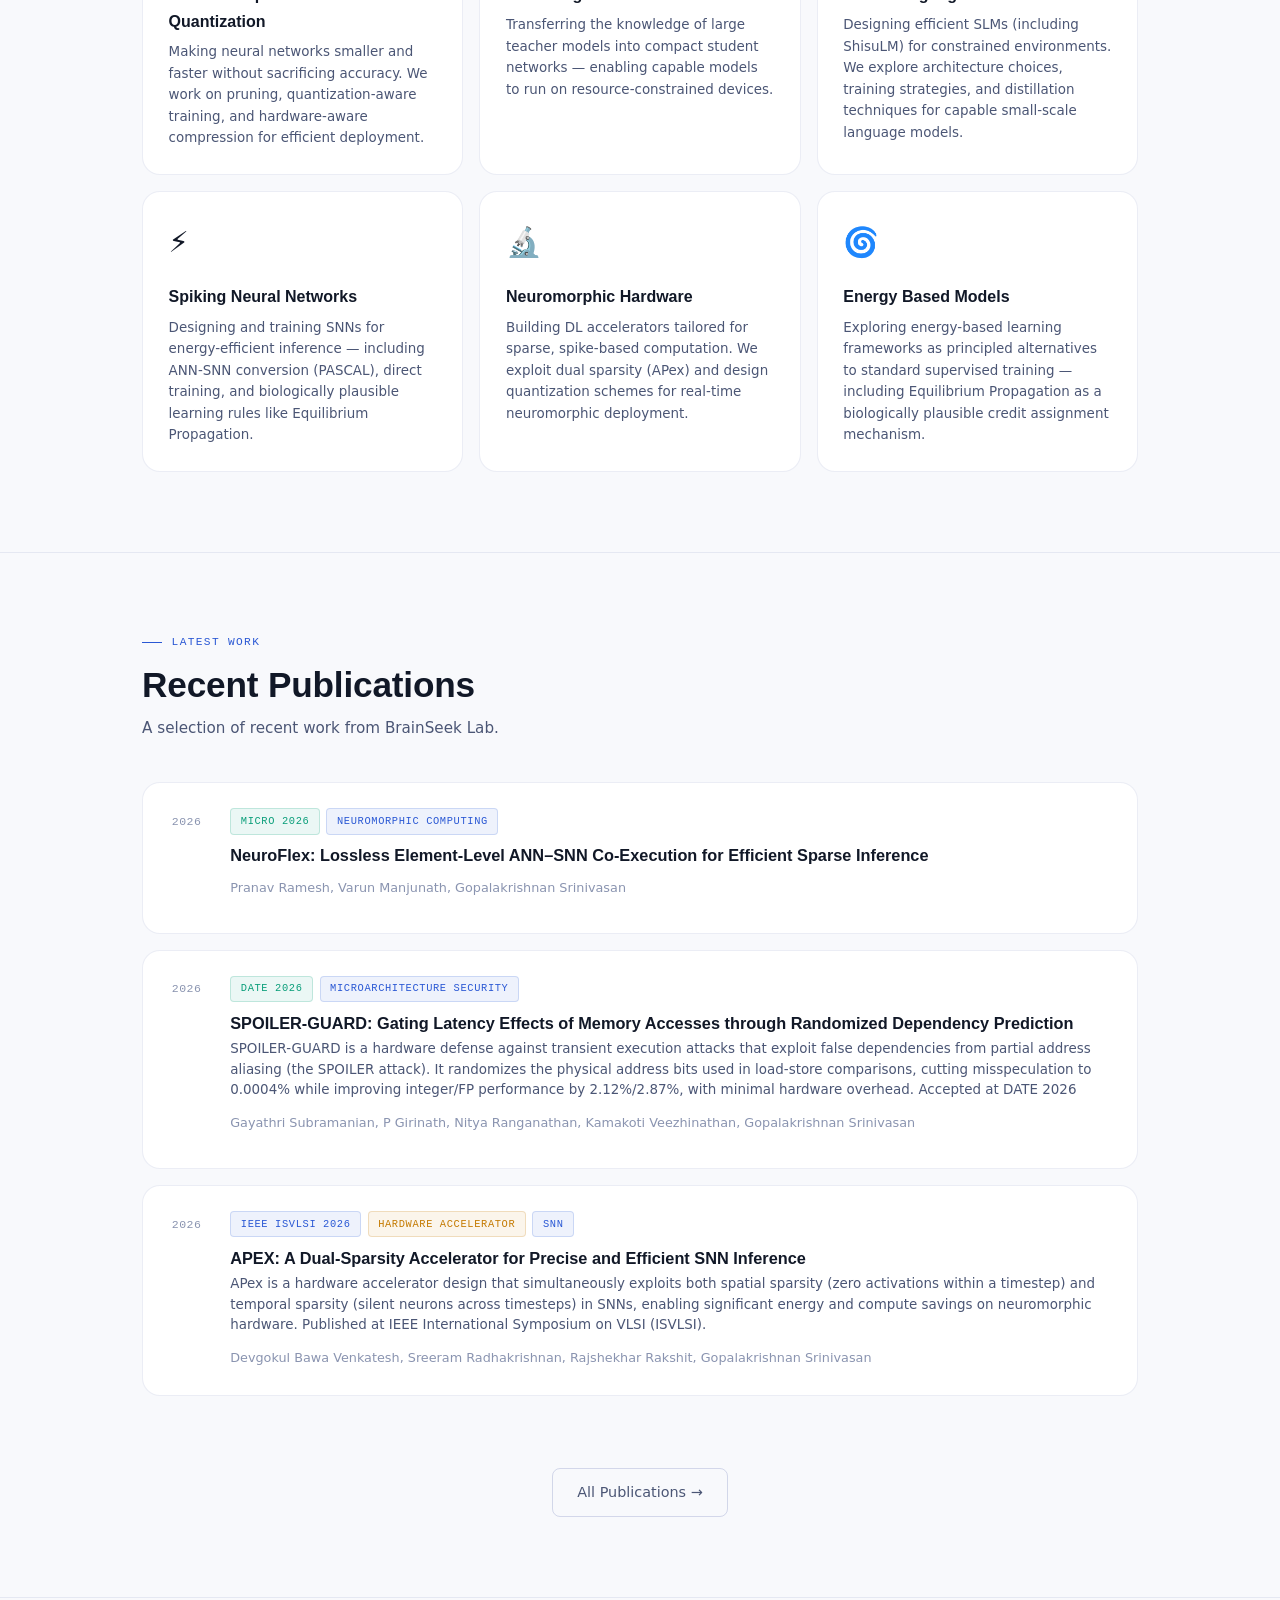
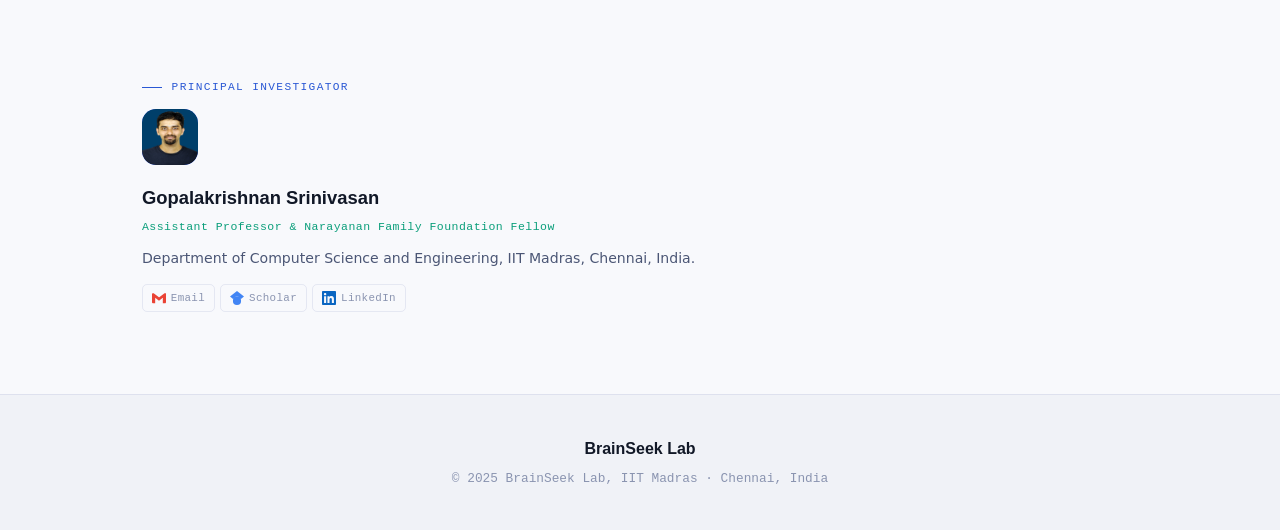
==== commit 5f749c33: "index fix" ====
--- a/index.html
+++ b/index.html
@@ -202,8 +202,8 @@
             </div>
             <div class="pub-affil">Devgokul Bawa Venkatesh, Sreeram Radhakrishnan, Rajshekhar Rakshit, Gopalakrishnan Srinivasan </div>
           </div>
+        </a>
         </div>
-      </a>
 
     </div>
 
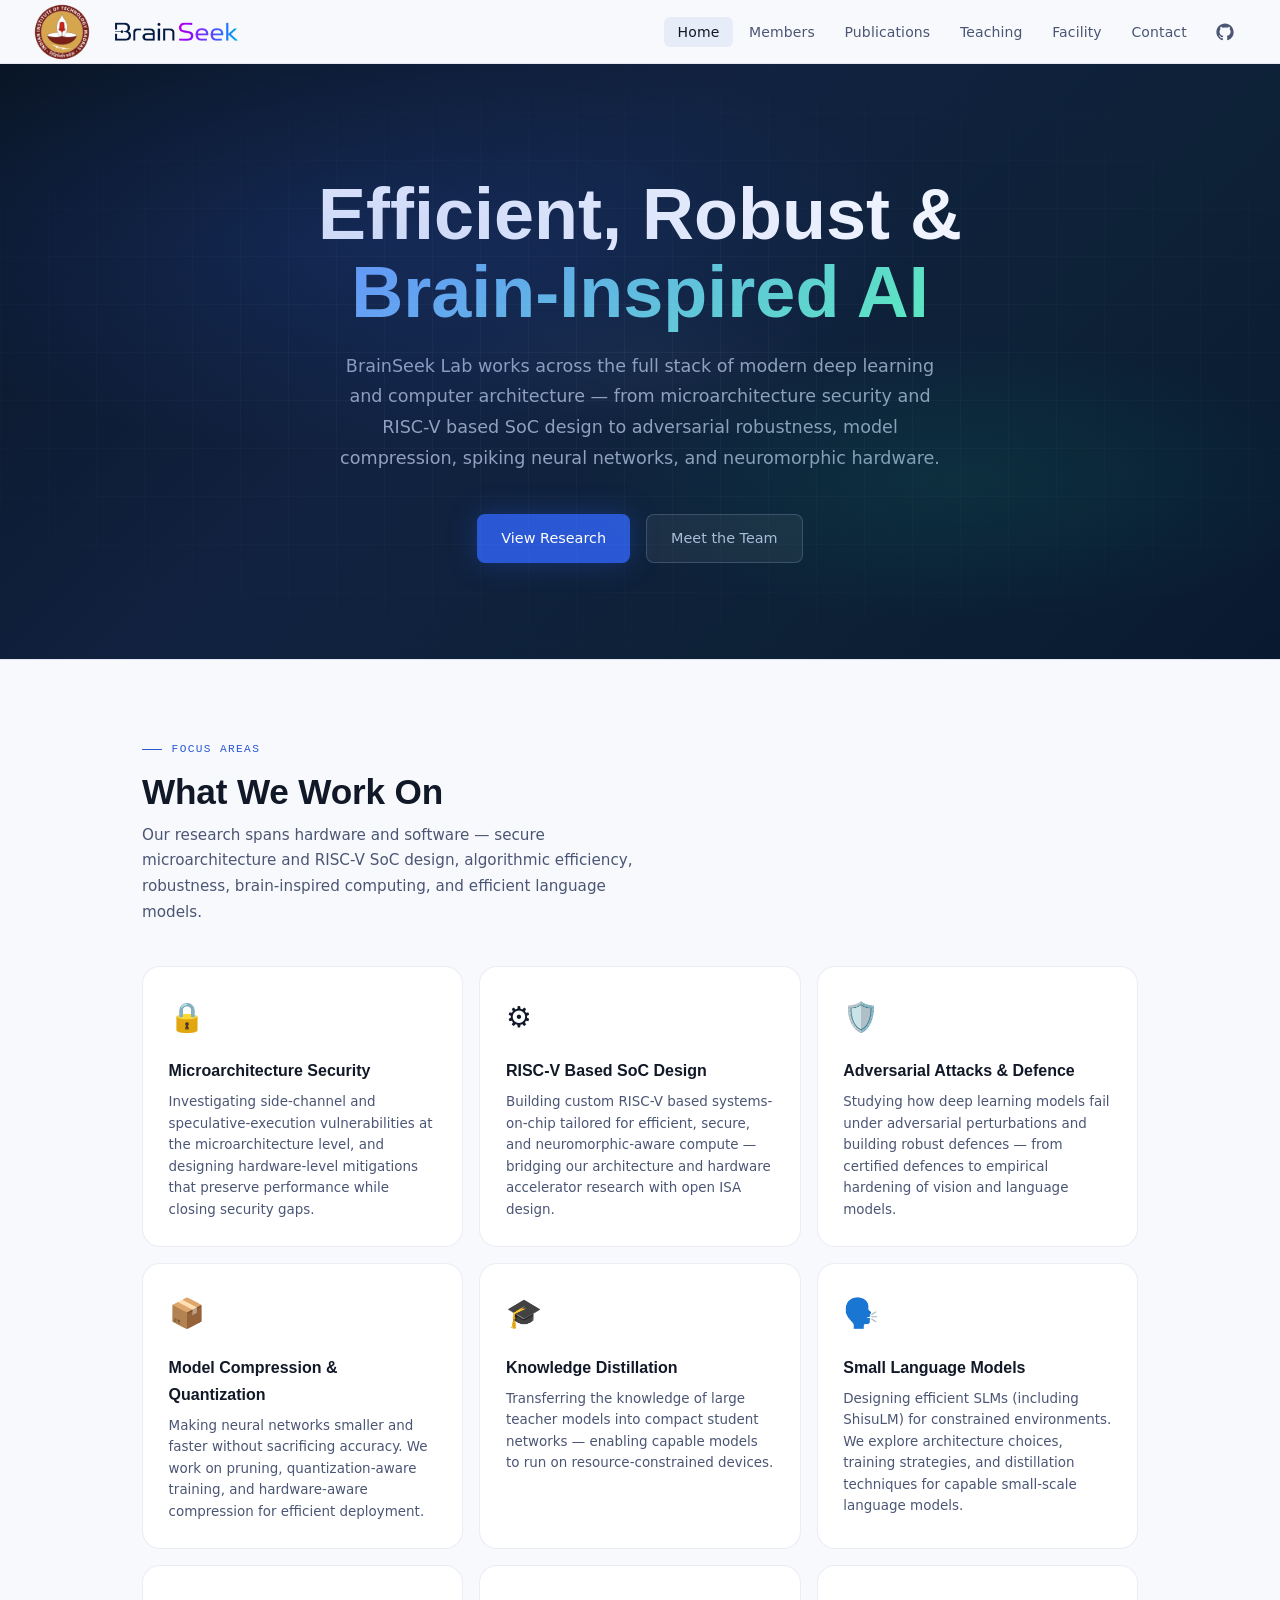
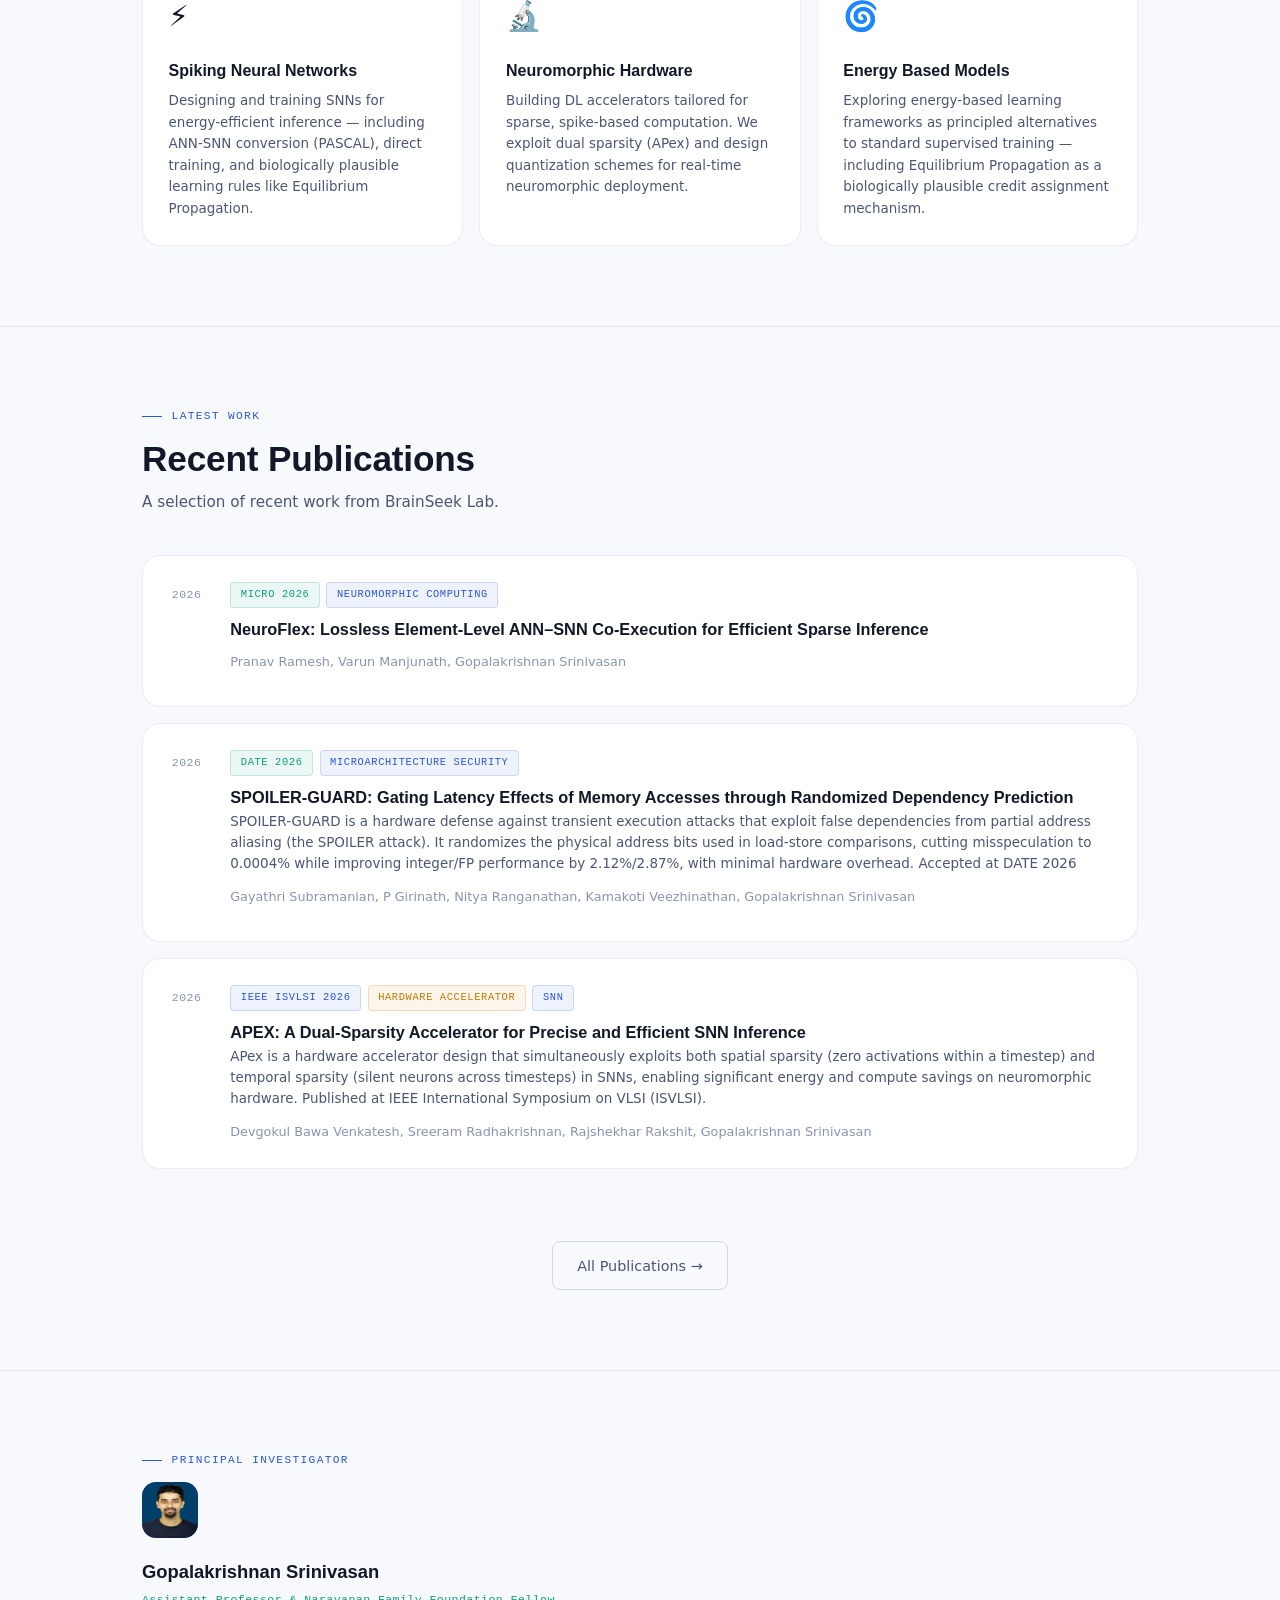
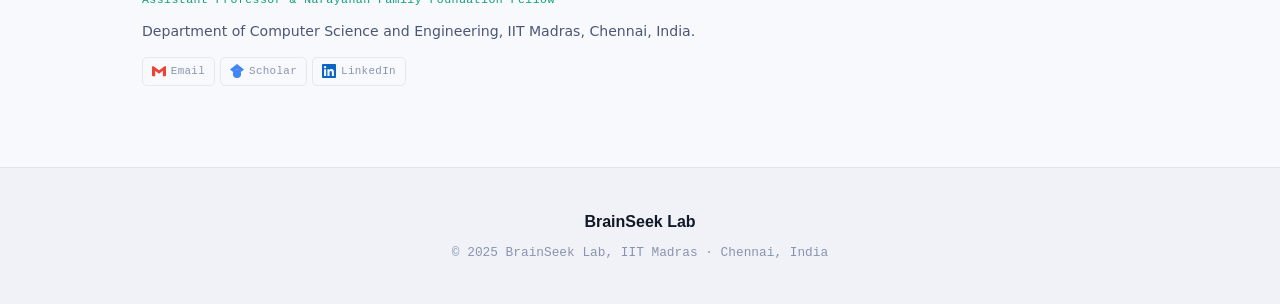
==== commit c07e5233: "UI changes" ====
--- a/index.html
+++ b/index.html
@@ -41,7 +41,7 @@
   <section class="hero">
     <div class="hero-bg"></div>
     <div class="hero-grid"></div>
-    <div class="hero-tag">Deep Learning, Neuromorphic Computing &amp; MicroArchitecture  · IIT Madras</div>
+    <!-- <div class="hero-tag">Deep Learning, Neuromorphic Computing &amp; MicroArchitecture  · IIT Madras</div> -->
     <h1>Efficient, Robust &amp;<br><em>Brain-Inspired AI</em></h1>
     <p class="hero-sub">
       BrainSeek Lab works across the full stack of modern deep learning and computer architecture — from
@@ -53,24 +53,6 @@
       <a class="btn btn-ghost" href="members.html">Meet the Team</a>
     </div>
   </section>
-
-  <!-- STATS -->
-  <div class="section pt-0 pb-0">
-    <div class="stats-row">
-      <div class="stat-item">
-        <span class="stat-num"><em>4+</em></span>
-        <span class="stat-label">Publications</span>
-      </div>
-      <div class="stat-item">
-        <span class="stat-num"><em>13+</em></span>
-        <span class="stat-label">GPUs across 3 HPC Clusters</span>
-      </div>      
-      <div class="stat-item">
-        <span class="stat-num"><em>16</em></span>
-        <span class="stat-label">Team Members</span>
-      </div>
-    </div>
-  </div>
 
   <hr class="sep">
 
--- a/style.css
+++ b/style.css
@@ -42,9 +42,6 @@
   -webkit-font-smoothing: antialiased;
   overflow-x: hidden;
 }
-
-/* ─── NOISE TEXTURE OVERLAY ──────────────────────────────────────── */
-/* removed for light theme */
 
 /* ─── NAV ─────────────────────────────────────────────────────────── */
 nav {
@@ -149,80 +146,7 @@
   min-height: 100vh;
 }
 
-/* ─── HERO ────────────────────────────────────────────────────────── */
-.hero {
-  position: relative;
-  padding: 6rem 2rem 5rem;
-  text-align: center;
-  overflow: hidden;
-}
-
-.hero-bg {
-  position: absolute; inset: 0;
-  background:
-    radial-gradient(ellipse 70% 55% at 50% 20%, rgba(42,88,212,.07) 0%, transparent 70%),
-    radial-gradient(ellipse 40% 30% at 80% 80%, rgba(10,158,122,.05) 0%, transparent 60%),
-    radial-gradient(ellipse 35% 25% at 10% 60%, rgba(196,122,0,.04) 0%, transparent 60%);
-  pointer-events: none;
-}
-
-/* animated grid */
-.hero-grid {
-  position: absolute; inset: 0;
-  background-image:
-    linear-gradient(rgba(42,88,212,.04) 1px, transparent 1px),
-    linear-gradient(90deg, rgba(42,88,212,.04) 1px, transparent 1px);
-  background-size: 48px 48px;
-  mask-image: radial-gradient(ellipse 80% 60% at 50% 50%, black, transparent);
-  pointer-events: none;
-}
-
-.hero-tag {
-  display: inline-flex; align-items: center; gap: .5rem;
-  font-family: var(--font-mono);
-  font-size: .72rem;
-  color: var(--teal);
-  background: rgba(10,158,122,.08);
-  border: 1px solid rgba(10,158,122,.2);
-  border-radius: 99px;
-  padding: .3rem .85rem;
-  margin-bottom: 1.6rem;
-  letter-spacing: .06em;
-  text-transform: uppercase;
-}
-
-.hero h1 {
-  font-family: var(--font-head);
-  font-size: clamp(2.6rem, 6vw, 4.5rem);
-  font-weight: 800;
-  line-height: 1.08;
-  letter-spacing: 0em;
-  max-width: 820px;
-  margin: 0 auto 1.2rem;
-  color: var(--text);
-}
-
-.hero h1 em {
-  font-style: normal;
-  background: linear-gradient(135deg, var(--blue) 0%, var(--teal) 100%);
-  -webkit-background-clip: text;
-  -webkit-text-fill-color: transparent;
-  background-clip: text;
-}
-
-.hero-sub {
-  font-size: 1.1rem;
-  color: var(--text-muted);
-  max-width: 600px;
-  margin: 0 auto 2.5rem;
-  font-weight: 300;
-  line-height: 1.75;
-}
-
-.hero-actions {
-  display: flex; gap: 1rem; justify-content: center; flex-wrap: wrap;
-}
-
+/* ─── BUTTONS (base — light backgrounds) ──────────────────────────── */
 .btn {
   display: inline-flex; align-items: center; gap: .5rem;
   padding: .7rem 1.5rem;
@@ -259,6 +183,104 @@
   transform: translateY(-1px);
 }
 
+/* ─── HERO ────────────────────────────────────────────────────────── */
+.hero {
+  position: relative;
+  padding: 7rem 2rem 6rem;
+  text-align: center;
+  overflow: hidden;
+  background: linear-gradient(135deg, #0a1628 0%, #112240 40%, #0d2137 70%, #091a30 100%);
+}
+
+.hero-bg {
+  position: absolute; inset: 0;
+  background:
+    radial-gradient(ellipse 60% 50% at 30% 30%, rgba(42,88,212,.18) 0%, transparent 70%),
+    radial-gradient(ellipse 50% 40% at 75% 70%, rgba(10,158,122,.12) 0%, transparent 60%),
+    radial-gradient(ellipse 30% 25% at 50% 50%, rgba(255,255,255,.03) 0%, transparent 50%);
+  pointer-events: none;
+}
+
+.hero-grid {
+  position: absolute; inset: 0;
+  background-image:
+    linear-gradient(rgba(255,255,255,.04) 1px, transparent 1px),
+    linear-gradient(90deg, rgba(255,255,255,.04) 1px, transparent 1px);
+  background-size: 48px 48px;
+  mask-image: radial-gradient(ellipse 80% 60% at 50% 50%, black, transparent);
+  pointer-events: none;
+}
+
+.hero-tag {
+  display: inline-flex; align-items: center; gap: .5rem;
+  font-family: var(--font-mono);
+  font-size: .72rem;
+  color: #5be8c0;
+  background: rgba(10,158,122,.12);
+  border: 1px solid rgba(10,158,122,.25);
+  border-radius: 99px;
+  padding: .3rem .85rem;
+  margin-bottom: 1.6rem;
+  letter-spacing: .06em;
+  text-transform: uppercase;
+}
+
+.hero h1 {
+  font-family: var(--font-head);
+  font-size: clamp(2.6rem, 6vw, 4.5rem);
+  font-weight: 800;
+  line-height: 1.08;
+  letter-spacing: 0em;
+  max-width: 820px;
+  margin: 0 auto 1.2rem;
+  color: #f0f4ff;
+}
+
+.hero h1 em {
+  font-style: normal;
+  background: linear-gradient(135deg, #6fa3ff 0%, #5be8c0 100%);
+  -webkit-background-clip: text;
+  -webkit-text-fill-color: transparent;
+  background-clip: text;
+}
+
+.hero-sub {
+  font-size: 1.1rem;
+  color: rgba(200,215,245,.7);
+  max-width: 600px;
+  margin: 0 auto 2.5rem;
+  font-weight: 300;
+  line-height: 1.75;
+}
+
+.hero-actions {
+  display: flex; gap: 1rem; justify-content: center; flex-wrap: wrap;
+}
+
+/* Hero button overrides (dark background) */
+.hero .btn-primary {
+  background: var(--blue);
+  color: #fff;
+  box-shadow: 0 0 28px rgba(42,88,212,.35);
+}
+.hero .btn-primary:hover {
+  background: #4a7aff;
+  box-shadow: 0 0 42px rgba(42,88,212,.5);
+  transform: translateY(-1px);
+}
+
+.hero .btn-ghost {
+  background: rgba(255,255,255,.06);
+  color: rgba(200,215,245,.85);
+  border: 1px solid rgba(200,215,245,.2);
+}
+.hero .btn-ghost:hover {
+  color: #fff;
+  border-color: rgba(200,215,245,.4);
+  background: rgba(255,255,255,.1);
+  transform: translateY(-1px);
+}
+
 /* ─── SECTION STRUCTURE ───────────────────────────────────────────── */
 .section {
   padding: 5rem 2rem;
@@ -407,9 +429,9 @@
 }
 
 .badge-blue   { background: rgba(42,88,212,.08); color: var(--blue); border: 1px solid rgba(42,88,212,.18); }
-.badge-teal   { background: rgba(10,158,122,.08);  color: var(--teal); border: 1px solid rgba(10,158,122,.2); }
-.badge-amber  { background: rgba(196,122,0,.08);  color: var(--amber); border: 1px solid rgba(196,122,0,.2); }
-.badge-green { background: rgba(26,157,92,.08); color: #1a9d5c; border: 1px solid rgba(26,157,92,.2);}
+.badge-teal   { background: rgba(10,158,122,.08); color: var(--teal); border: 1px solid rgba(10,158,122,.2); }
+.badge-amber  { background: rgba(196,122,0,.08); color: var(--amber); border: 1px solid rgba(196,122,0,.2); }
+.badge-green  { background: rgba(26,157,92,.08); color: #1a9d5c; border: 1px solid rgba(26,157,92,.2); }
 
 .badge-purple {
   background: rgba(139,63,217,.08);
@@ -426,7 +448,9 @@
 .badge-cyan {
   background: rgba(8,145,178,.08);
   color: #0891b2;
-  border: 1px}
+  border: 1px solid rgba(8,145,178,.2);
+}
+
 .pub-title {
   font-family: var(--font-head);
   font-size: 1.02rem;
@@ -505,6 +529,7 @@
 .member-avatar.teal  { background: linear-gradient(135deg, #0a7a5a, var(--teal)); }
 .member-avatar.amber { background: linear-gradient(135deg, #7a4a00, var(--amber)); }
 .member-avatar.pink  { background: linear-gradient(135deg, #7a1a4a, #f06292); }
+.member-avatar.purple { background: linear-gradient(135deg, #4a1a7a, #9b59f0); }
 
 .pi-badge {
   position: absolute; top: 1.2rem; right: 1.2rem;
@@ -792,7 +817,8 @@
   background: var(--border);
   margin: 0;
 }
-/* ─── UTILITY CLASSES (formerly inline styles) ──────────────────── */
+
+/* ─── UTILITY CLASSES ─────────────────────────────────────────────── */
 .pt-0 { padding-top: 0; }
 .pb-0 { padding-bottom: 0; }
 .text-center { text-align: center; }
@@ -800,7 +826,7 @@
 .mt-md { margin-top: 1.5rem; }
 .mt-lg { margin-top: 2rem; }
 
-/* PI card on index */
+/* ─── PI CARD (index page) ────────────────────────────────────────── */
 .pi-card {
   background: var(--surface);
   border: 1px solid rgba(42,88,212,.2);
@@ -849,7 +875,7 @@
   line-height: 1.6;
 }
 
-/* Join us card */
+/* ─── JOIN US CARD ────────────────────────────────────────────────── */
 .join-card {
   background: var(--surface);
   border: 1px solid var(--border);
@@ -874,7 +900,7 @@
   margin-bottom: 1.5rem;
 }
 
-/* Mini stats row (facility page) */
+/* ─── MINI STATS (facility page) ──────────────────────────────────── */
 .mini-stats {
   margin-top: 2rem;
   background: var(--surface);
@@ -908,7 +934,7 @@
   margin-top: .25rem;
 }
 
-/* Publication meta */
+/* ─── PUBLICATION META ────────────────────────────────────────────── */
 .pub-authors {
   font-size: .8rem;
   color: var(--text-faint);
@@ -918,7 +944,7 @@
 .pub-list-mb { margin-bottom: 3rem; }
 .pub-card-static { pointer-events: none; }
 
-/* Contact page */
+/* ─── CONTACT PAGE ────────────────────────────────────────────────── */
 .interest-list {
   display: flex;
   flex-direction: column;
@@ -945,21 +971,19 @@
   line-height: 1.55;
 }
 
-/* Highlight helpers */
+/* ─── HIGHLIGHT HELPERS ───────────────────────────────────────────── */
 .hi-teal { color: var(--teal); }
 .hi-text { color: var(--text); display: block; margin-bottom: .1rem; }
 
-/* Section-label spacing variants */
+/* ─── SECTION-LABEL SPACING ───────────────────────────────────────── */
 .section-label-sm { margin-bottom: .5rem; }
 .section-label-md { margin-bottom: 1rem; }
 .section-label-lg { margin-bottom: 1.2rem; }
 
-/* Member avatar colour variants */
-.member-avatar.purple { background: linear-gradient(135deg, #4a1a7a, #9b59f0); }
-
-/* Badge size variant */
+/* ─── BADGE SIZE VARIANT ──────────────────────────────────────────── */
 .badge-sm { font-size: .65rem; padding: .2rem .55rem; }
-/* ---------- Teaching section ---------- */
+
+/* ─── TEACHING SECTION ────────────────────────────────────────────── */
 .teach-block {
   margin-bottom: 2rem;
 }
